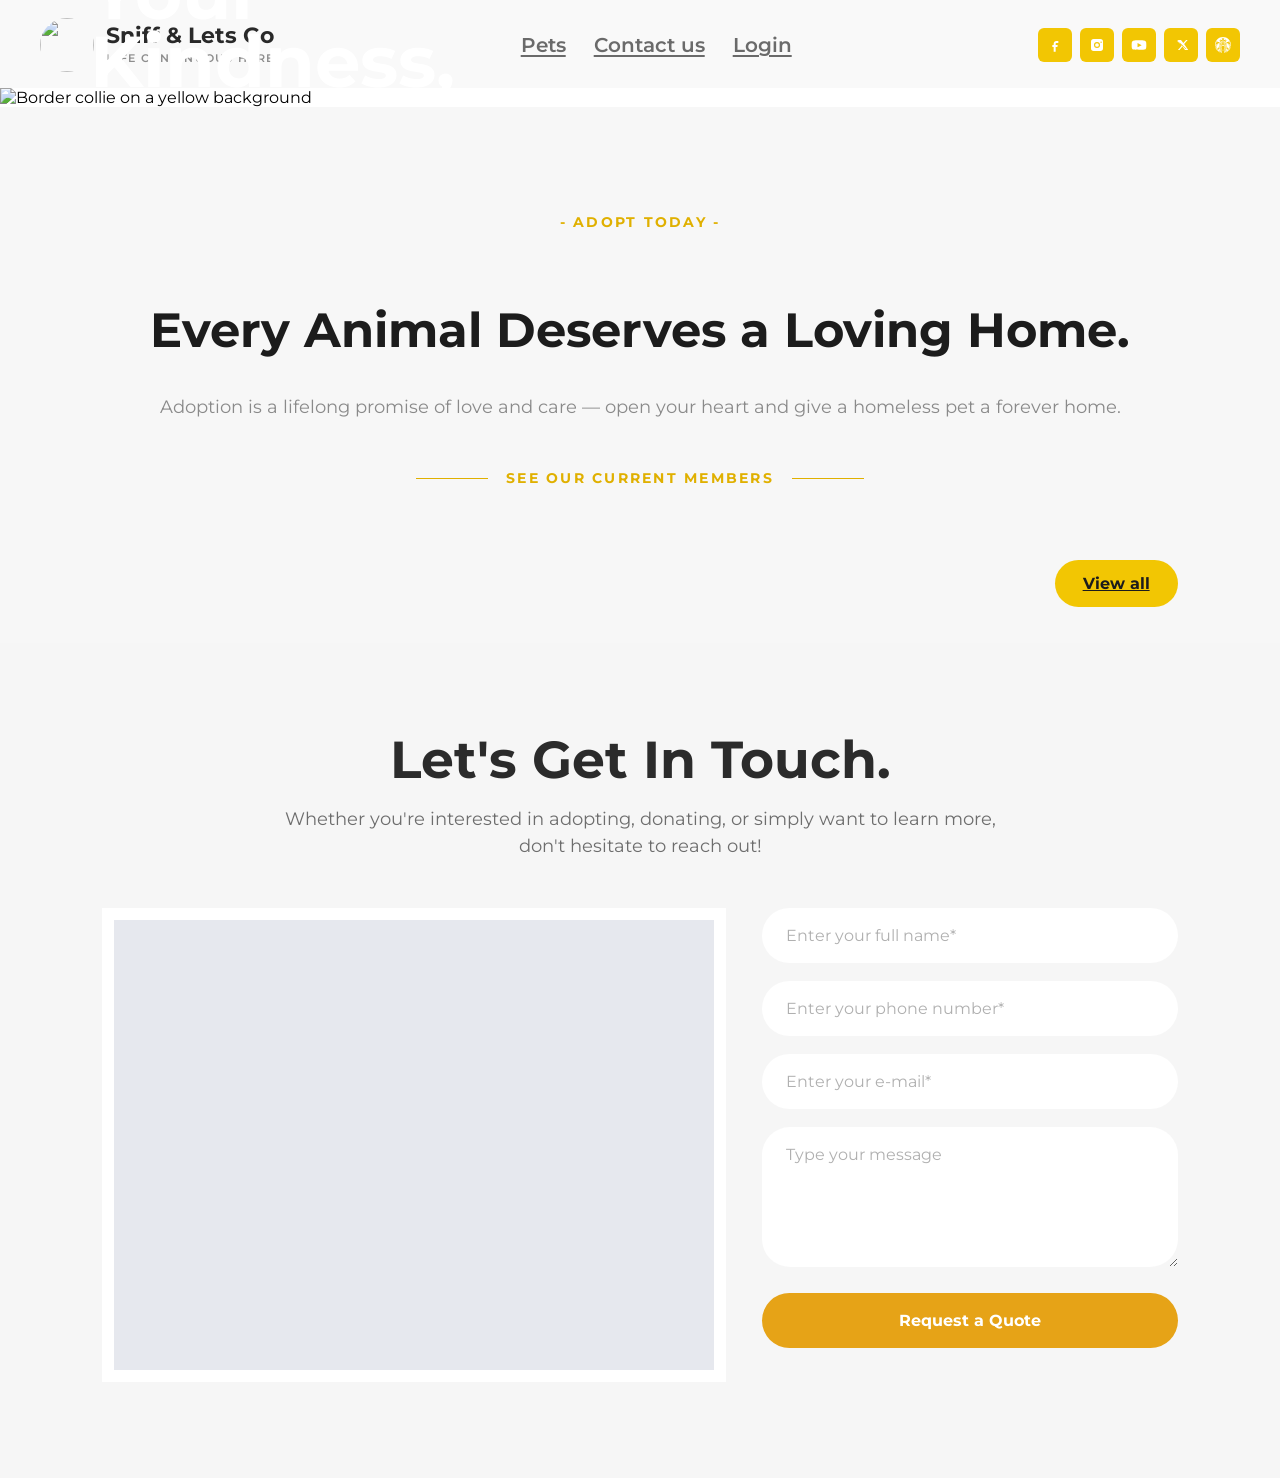
==== index.html @ e3ac234b "Allow the Live Server page to log in through the Python server." ====
<!DOCTYPE html>
<html lang="en">
<head>
  <meta charset="UTF-8">
  <meta name="viewport" content="width=device-width, initial-scale=1.0">
  <link rel="preconnect" href="https://fonts.googleapis.com">
  <link rel="preconnect" href="https://fonts.gstatic.com" crossorigin>
  <link href="https://fonts.googleapis.com/css2?family=Montserrat:wght@400;600;700&display=swap" rel="stylesheet">
  <link rel="stylesheet" href="styles.css">
  <title>Sniff & Lets Go</title>
</head>
<body>
  <header class="header">
    <a class="brand" href="#top" title="Open the home page">
      <span class="logo" aria-hidden="true">
        <img src="images/adopt.png" alt="">
      </span>
      <span class="brand-text">
        <span class="brand-name">Sniff & Lets Go</span>
        <span class="brand-tagline">Life continuous here</span>
      </span>
    </a>

    <nav class="nav" aria-label="Main">
      <ul>
        <li><a href="#pets">Pets</a></li>
        <!-- <li><a href="#about">About Us</a></li> -->
        <!-- <li><a href="#team">Team</a></li>
        <li><a href="#stories">Testimonials</a></li> -->
        <li><a href="#contact">Contact us</a></li>
        <li><a href="register.html">Login</a></li>
      </ul>
    </nav>

    <ul class="social">
      <li>
        <a href="https://facebook.com" aria-label="Facebook">
          <svg viewBox="0 0 24 24" aria-hidden="true"><path d="M14 9h3V6h-3c-2.2 0-4 1.8-4 4v2H8v3h2v7h3v-7h2.6l.4-3H13v-2c0-.6.4-1 1-1z"/></svg>
        </a>
      </li>
      <li>
        <a href="https://instagram.com" aria-label="Instagram">
          <svg viewBox="0 0 24 24" aria-hidden="true"><path d="M7 3h10a4 4 0 0 1 4 4v10a4 4 0 0 1-4 4H7a4 4 0 0 1-4-4V7a4 4 0 0 1 4-4zm5 4.5A4.5 4.5 0 1 0 16.5 12 4.5 4.5 0 0 0 12 7.5zm6.2-.9a1.1 1.1 0 1 0 1.1 1.1 1.1 1.1 0 0 0-1.1-1.1zM12 9.2A2.8 2.8 0 1 1 9.2 12 2.8 2.8 0 0 1 12 9.2z"/></svg>
        </a>
      </li>
      <li>
        <a href="https://youtube.com" aria-label="YouTube">
          <svg viewBox="0 0 24 24" aria-hidden="true"><path d="M23 12.2s0-3.2-.4-4.6a3 3 0 0 0-2.1-2.1C18.9 5 12 5 12 5s-6.9 0-8.5.5a3 3 0 0 0-2.1 2.1C1 9 1 12.2 1 12.2s0 3.2.4 4.6a3 3 0 0 0 2.1 2.1C5.1 19.4 12 19.4 12 19.4s6.9 0 8.5-.5a3 3 0 0 0 2.1-2.1c.4-1.4.4-4.6.4-4.6zM9.8 15.5v-6.6l6.2 3.3z"/></svg>
        </a>
      </li>
      <li>
        <a href="https://x.com" aria-label="X">
          <svg viewBox="0 0 24 24" aria-hidden="true"><path d="M19.6 4.5h2.4l-5.3 6 6.2 8.9h-4.9l-3.8-5-4.4 5H7.4l5.6-6.4L7 4.5h5l3.5 4.6zm-.8 13.4h1.3L7.3 5.8H5.9z"/></svg>
        </a>
      </li>
      <li>
        <a href="https://x.com" aria-label="X">
          <svg role="img" viewBox="0 0 24 24" xmlns="http://www.w3.org/2000/svg"><title>Starbucks</title><path d="M13.2072 5.2801c-.1052-.0188-.6126-.104-1.2072-.104s-1.102.0848-1.2072.104c-.0605.0108-.0837-.0484-.0377-.0828.0417-.0308 1.2445-.9463 1.2445-.9463l1.244.9463c.0469.0344.024.0936-.0364.0828zm-2.0783 5.9446s-.0636.0228-.0804.0788c.252.1937.4257.6343.9515.6343s.6995-.4406.9511-.6343c-.0164-.0564-.08-.0788-.08-.0788s-.3293.0776-.8711.0776c-.5418 0-.8711-.0776-.8711-.0776zM12 10.4832c-.146 0-.178-.0552-.2777-.0548-.0948.0004-.2789.076-.319.1453a.1542.1542 0 00.0413.0948c.2129.032.309.1505.5558.1505.2469 0 .3425-.1185.5558-.1505a.1579.1579 0 00.0412-.0948c-.0396-.0692-.224-.1445-.3193-.1453-.1-.0008-.1324.0548-.2781.0548zm11.9868 2.27a11.964 11.964 0 01-.076.8528c-1.359.2249-1.8447-.986-3.2368-.9252.0832.2954.1508.5963.2029.9036 1.148-.0008 1.6105 1.0724 2.8878.9143-.0672.3281-.148.6519-.2413.9708-1.01.0992-1.3657-.9044-2.5345-.8767.0096.1664.0148.3345.0148.5041l-.0048.2805 2.2696.866a12.04 12.04 0 01-.3965.9479c-.6823-.0376-.9175-.9127-1.9555-.8431a9.0882 9.0882 0 01-.118.665c.9015-.0632 1.0955.7667 1.7414.834a12.2317 12.2317 0 01-.5302.8767c-.3826-.205-.7143-.8231-1.4398-.8612a8.6035 8.6035 0 00.195-.6994c-.6435 0-1.3794-.2509-1.9964-.8127.2-1.1388-1.5674-2.2984-1.5674-3.1324 0-.9059.4582-1.4073.4582-2.6285 0-.9063-.4402-1.8895-1.104-2.5614a2.2175 2.2175 0 00-.4114-.3309c.6098.7547 1.078 1.6494 1.078 2.6858 0 1.15-.535 1.757-.535 2.8186 0 1.0612 1.5526 1.9796 1.5526 3.074 0 .4305-.1377.851-.5914 1.677.697.6962 1.605 1.076 2.1908 1.076.19 0 .292-.058.3601-.2073a9.0925 9.0925 0 00.1665-.391c.631.0245.9199.5979 1.2692.8268-.1916.2573-.393.5057-.6038.7462-.234-.2593-.5486-.6954-1.0092-.8167a9.2087 9.2087 0 01-.2613.473c.3966.108.6679.5082.878.7715a12.1305 12.1305 0 01-.7075.6754c-.1532-.2384-.3917-.541-.659-.7042a8.3639 8.3639 0 01-.3077.391c.2272.154.4277.4313.5586.6574-.2833.2272-.5763.443-.8796.6446-.1496-1.2192-1.8138-2.0548-1.3653-3.4693-.1472.2493-.3229.561-.3229.9364 0 1.024 1.0908 1.8366 1.1776 2.8542-.226.1353-.4573.2625-.693.383-.0392-1.1185-1.194-2.3425-1.194-3.2604 0-1.0248 1.342-2.054 1.342-3.2636 0-1.2105-1.5485-2.0484-1.5485-3.1112 0-1.062.6586-1.673.6586-3.0343 0-.9972-.4738-2.0063-1.2056-2.651-.1297-.1144-.2573-.2052-.4106-.2849.6903.828 1.0904 1.579 1.0904 2.7186 0 1.2801-.7546 1.9908-.7546 3.244 0 1.2537 1.5197 1.9507 1.5197 3.1192 0 1.1684-1.4145 2.1532-1.4145 3.3536 0 1.092 1.2468 2.182 1.2653 3.4777a11.7704 11.7704 0 01-.8327.3257c.1584-1.3089-1.245-2.659-1.245-3.727 0-1.1676 1.4674-2.1712 1.4674-3.43 0-1.2597-1.4917-1.8451-1.4917-3.138 0-1.292.9151-2.0075.9151-3.4352 0-1.1129-.5494-2.1136-1.352-2.7338l-.0509-.0385c-.0756-.056-.138.0116-.0844.078.5682.7095.8719 1.427.8719 2.4894 0 1.306-1.0512 2.3673-1.0512 3.6325 0 1.4934 1.4117 1.9203 1.4117 3.1456 0 1.2248-1.5137 2.2048-1.5137 3.5053 0 1.206 1.4325 2.5445 1.1868 3.9366a11.6645 11.6645 0 01-.8743.192c.2689-1.7334-1.1364-2.9782-1.1364-4.1122 0-1.2277 1.5677-2.322 1.5677-3.5217 0-1.1316-1.1252-1.5014-1.2732-2.659-.0204-.158-.1473-.2753-.3221-.2461-.2285.0416-.5214.192-.9816.192-.4602 0-.753-.1508-.982-.192-.1744-.0288-.3013.0884-.3217.246-.1476 1.1577-1.2736 1.527-1.2736 2.659 0 1.1997 1.5681 2.2937 1.5681 3.5218 0 1.134-1.4053 2.3788-1.1368 4.1123a12.1233 12.1233 0 01-.8743-.1921c-.2457-1.3921 1.1872-2.7306 1.1872-3.9366 0-1.3005-1.5141-2.2805-1.5141-3.5053 0-1.2253 1.412-1.6522 1.412-3.1456 0-1.2652-1.0515-2.326-1.0515-3.6325 0-1.062.3037-1.7795.8723-2.4893.0532-.0665-.0088-.134-.0848-.078l-.0504.0384c-.802.6186-1.351 1.6193-1.351 2.7322 0 1.4277.9152 2.1431.9152 3.4352 0 1.2925-1.4917 1.878-1.4917 3.138 0 1.2588 1.4673 2.2624 1.4673 3.43 0 1.0684-1.4033 2.4181-1.2445 3.727a11.8995 11.8995 0 01-.833-.3257c.0188-1.2957 1.2648-2.3861 1.2648-3.4777 0-1.2004-1.4137-2.1852-1.4137-3.3536 0-1.1685 1.519-1.8655 1.519-3.1192 0-1.2532-.7543-1.9639-.7543-3.244 0-1.1396.3997-1.8907 1.09-2.7186-.1537.0797-.281.1705-.4102.285-.7318.6446-1.2052 1.6537-1.2052 2.651 0 1.3612.6586 1.9722.6586 3.0342 0 1.0628-1.5485 1.9007-1.5485 3.1112 0 1.2096 1.342 2.2392 1.342 3.2636 0 .9183-1.1556 2.1423-1.1944 3.2604a11.8754 11.8754 0 01-.693-.383c.0872-1.0176 1.1776-1.8303 1.1776-2.8542 0-.3754-.1753-.687-.323-.9364.4486 1.4145-1.2156 2.25-1.3652 3.4693a12.1204 12.1204 0 01-.8796-.6446c.1305-.2257.331-.5034.5586-.6575a7.9134 7.9134 0 01-.3077-.391c-.2677.1633-.5066.4659-.6594.7043a12.2459 12.2459 0 01-.707-.6754c.21-.2633.4813-.6635.8779-.7715a9.0433 9.0433 0 01-.2613-.473c-.4606.1213-.7755.5574-1.0092.8167a12.141 12.141 0 01-.6038-.7462c.3493-.229.6382-.8027 1.2688-.8267.0529.1312.1085.2617.1669.3909.068.1493.1705.2073.3601.2073.5858 0 1.4934-.3798 2.1908-1.076-.4537-.826-.5914-1.2465-.5914-1.677 0-1.094 1.5526-2.0124 1.5526-3.074 0-1.0615-.535-1.6686-.535-2.8186 0-1.0364.4682-1.9311 1.078-2.6858a2.2175 2.2175 0 00-.4114.331c-.6638.6722-1.104 1.655-1.104 2.5613 0 1.2212.4586 1.7226.4586 2.6285 0 .834-1.7679 1.9936-1.5678 3.1324-.617.5618-1.3529.8127-1.9967.8127a9.305 9.305 0 00.1949.6994c-.7251.0385-1.0568.6567-1.4398.8612a12.0872 12.0872 0 01-.5302-.8768c.6455-.0672.84-.897 1.7419-.8339a9.1275 9.1275 0 01-.1185-.665c-1.038-.0696-1.2732.8059-1.9555.8431a12.04 12.04 0 01-.3965-.948l2.27-.8659-.0048-.2805c0-.1696.0052-.3377.0144-.5041-1.1688-.0273-1.5246.976-2.5345.8767a12.106 12.106 0 01-.241-.9708c1.2766.158 1.7395-.9151 2.888-.9143a8.7482 8.7482 0 01.2024-.9036c-1.392-.0604-1.8779 1.1505-3.2364.9252a11.7352 11.7352 0 01-.076-.8527c1.5794.1764 2.1716-1.122 3.6097-.9632a8.4303 8.4303 0 01.471-.9963c-1.803-.317-2.4153 1.1908-4.0935.9591C.1813 5.2805 5.4844.0898 12 .0898S23.8187 5.2805 24 11.753c-1.6786.2317-2.2908-1.2757-4.0935-.9591.1773.32.335.6526.471.9963 1.4373-.1592 2.0295 1.1396 3.6093.9632zm-17.147-5.035c-.884-.3613-1.954-.278-2.868.309-.1416-.8504-.603-1.6058-1.26-2.0616-.0908-.0628-.1853-.0032-.1769.102.1389 1.7967-.9115 3.3569-2.2032 4.7282 1.3313.4001 2.4645-1.3141 4.1912-.7159a9.0364 9.0364 0 012.3168-2.3617zM12 6.6314c-1.1144 0-2.048.6303-2.2924 1.4446-.0188.0624.0068.1028.0788.0704.2005-.09.4285-.1333.6762-.1333.4546 0 .8551.1669 1.092.4574.1049.3457.1137.8463-.0048 1.132-.1872-.042-.2545-.1868-.4373-.1868-.1829 0-.3245.1284-.6347.1284-.3097 0-.346-.1465-.5498-.1465-.2396 0-.2837.247-.2837.5254 0 1.2417 1.1413 2.9503 2.3553 2.9503 1.2136 0 2.3549-1.7086 2.3549-2.9503 0-.2785-.0573-.517-.3077-.5494-.1249.09-.2397.1705-.5254.1705-.3102 0-.3958-.1284-.5783-.1284-.2204 0-.1984.465-.4601.491-.1745-.4194-.1829-.9572-.038-1.4362.2373-.2905.6374-.4574 1.092-.4574.2477 0 .4773.0437.6758.1333.0724.0324.0976-.0084.0788-.0704-.244-.8143-1.1772-1.4446-2.2916-1.4446zm1.7743 1.7815c-.2673 0-.5807.082-.7775.3013-.0204.0596-.0204.1484.0084.2077.4845-.166.9119-.1725 1.1184.0584.11-.1.1452-.19.1452-.2945 0-.1613-.164-.273-.4945-.273zm-3.8979.5674c.2337-.234.7263-.224 1.238-.0352.0225-.2545-.4333-.5326-.8887-.5326-.3309 0-.4945.1116-.4945.2733 0 .1044.0352.1949.1452.2945zm7.6804-4.2031c-.8799.0628-1.6442.3649-2.2624.8683.2625-.7443.5958-1.3953 1.0184-2.0264-1.1204.1189-2.0572.5286-2.7406 1.2289l-.535-1.4025 1.1876-1.0488-1.5902-.1125L12 .8053l-.635 1.479-1.5902.1124 1.1876 1.0488-.5346 1.4025c-.6838-.7003-1.6206-1.11-2.7402-1.2289.4218.6315.7551 1.2825 1.0176 2.0264-.6178-.5038-1.3821-.806-2.262-.8683.5278.6786.9955 1.402 1.342 2.18.0393.0876.1233.1164.2141.0712 1.2053-.599 2.5634-.936 4.0003-.936 1.437 0 2.7946.3374 4.0007.936.0908.0452.1748.0164.2136-.0712.347-.778.8147-1.5014 1.343-2.18zm1.9211 5.3035c1.7259-.5982 2.8595 1.1156 4.1908.7159-1.2917-1.3713-2.3417-2.9315-2.2028-4.7282.0084-.1052-.0865-.1652-.1769-.102-.6574.4558-1.1188 1.2112-1.26 2.0615-.9144-.587-1.984-.6706-2.868-.3089a9.0431 9.0431 0 012.317 2.3617z"/></svg>        
        </a>
      </li>
    </ul>
  </header>

  <section class="intro">
    <img class="background-Image" src="images/border-collie-yellow.jpg" alt="Border collie on a yellow background">
    <div class="intro-text">
      <p class="intro-kicker">- LOVE AWAITS HERE -</p>
      <h1>Your Kindness,<br>Save Lifes!</h1>
      <p class="intro-note">Bring companionship into every home.</p>
      <a class="intro-button" href="#contact">Adopt Now</a>
    </div>
  </section>

  <section class="middle" id="pets">
    <div class="adopt-intro">
      <p class="adopt-kicker">- ADOPT TODAY -</p>
      <h2>Every Animal Deserves a Loving Home.</h2>
      <p class="adopt-lead">Adoption is a lifelong promise of love and care — open your heart and give a homeless pet a forever home.</p>
    </div>

    <p class="member-subtitle"> See our current members</p>

    <ul id="animal-preview"></ul>
    <a class="show-all" href="animals.html">View all</a>
  </section>

  <section class="contact" id="contact">
    <h2>Let's Get In Touch.</h2>
    <p class="contact-lead">Whether you're interested in adopting, donating, or simply want to learn more, don't hesitate to reach out!</p>
    <div class="contact-layout">
      <div class="contact-map">
        <iframe src="https://www.google.com/maps/embed?pb=!1m18!1m12!1m3!1d2718.024436705955!2d-113.55626662478288!3d37.103275272162215!2m3!1f0!2f0!3f0!3m2!1i1024!2i768!4f13.1!3m3!1m2!1s0x80ca5adf5aaf4c21%3A0xb233a96701fce8ac!2sTarget!5e1!3m2!1sen!2sus!4v1792730542117!5m2!1sen!2sus" width="600" height="450" style="border:0;" allowfullscreen="" loading="lazy" referrerpolicy="strict-origin-when-cross-origin"></iframe>
      </div>
      <form class="contact-form">
        <input type="text" name="name" placeholder="Enter your full name*" aria-label="Full name" required>
        <input type="tel" name="phone" placeholder="Enter your phone number*" aria-label="Phone number" required>
        <input type="email" name="email" placeholder="Enter your e-mail*" aria-label="Email" required>
        <textarea name="message" placeholder="Type your message" aria-label="Message"></textarea>
        <button type="submit">Request a Quote</button>
      </form>
    </div>
  </section>

  <main id="top"></main>
  <script src="scripts.js"></script>
</body>
</html>
---- styles.css ----
* {
  box-sizing: border-box;
}

html {
  scroll-behavior: smooth;
}

body {
  margin: 0;
  font-family: Montserrat, sans-serif;
  background: #ffffff;
}

.header {
  display: flex;
  align-items: center;
  justify-content: space-between;
  gap: 32px;
  padding: 18px 40px 16px;
  background: #f9f9f9;
}

.brand {
  display: flex;
  align-items: center;
  gap: 12px;
  color: #292929;
  text-decoration: none;
  flex-shrink: 0;
}

.logo {
  display: block;
  width: 54px;
  height: 54px;
  flex: 0 0 54px;
  border-radius: 50%;
  overflow: hidden;
}

.logo img {
  display: block;
  width: 100%;
  height: 100%;
  object-fit: cover;
  object-position: center;
}

.brand-text {
  display: flex;
  flex-direction: column;
  gap: 4px;
}

.brand-name {
  font-size: 22px;
  font-weight: 700;
  line-height: 1;
}

.brand-tagline {
  font-size: 11px;
  font-weight: 600;
  letter-spacing: 0.12em;
  text-transform: uppercase;
  color: #8d8d8d;
}

.nav ul,
.social {
  display: flex;
  align-items: center;
  margin: 0;
  padding: 0;
  list-style: none;
}

.nav ul {
  gap: 28px;
}

.nav a {
  color: #6a6a6a;
  font-size: 20px;
  font-weight: 600;
  text-decoration: underline;
  text-underline-offset: 3px;
}

.nav a:hover {
  color: #292929;
}

.social {
  gap: 8px;
  flex-shrink: 0;
}

.social a {
  display: grid;
  place-items: center;
  width: 34px;
  height: 34px;
  border-radius: 6px;
  background: rgb(242, 198, 3);
  color: #ffffff;
}

.social svg {
  width: 16px;
  height: 16px;
  fill: currentColor;
}

.social a:hover {
  background: rgb(242, 198, 3);
}

.intro {
  position: relative;
}

.background-Image {
  display: block;
  width: 100%;
  height: auto;
}

.intro-text {
  position: absolute;
  left: 7%;
  top: 50%;
  transform: translateY(-50%);
  max-width: 520px;
  color: white;
  /* color: #1c1c1c; */
}

.intro-kicker {
  margin: 0;
  font-size: 24px;
  font-weight: 600;
  letter-spacing: 0.16em;
}

.intro-text h1 {
  margin: 16px 0;
  font-size: 72px;
  line-height: 0.95;
}

.intro-note {
  margin: 0;
  font-size: 18px;
  font-weight: 600;
}

.intro-button {
  display: inline-block;
  margin-top: 28px;
  padding: 16px 32px;
  border-radius: 999px;
  background: #ffffff;
  color: #1c1c1c;
  font-weight: 700;
  text-decoration: none;
}

.middle {
  position: relative;
  padding: 88px 8% 108px;
  background: #f7f7f7;
}

.adopt-intro {
  margin: 0 auto 48px;
  text-align: center;
  color: #1c1c1c;
}

.adopt-kicker {
  margin: 18px 0 0;
  color: #e0b000;
  font-size: 14px;
  font-weight: 700;
  letter-spacing: 0.16em;
}

.adopt-intro h2 {
  margin: 72px 0 0;
  font-size: 48px;
  font-weight: 700;
  line-height: 1.15;
  white-space: nowrap;
}

.adopt-lead {
  /* max-width: 800px; */
  margin: 36px auto 0;
  color: #8a8a8a;
  font-size: 18px;
  font-weight: 400;
  line-height: 1.5;
}

.member-subtitle {
  display: flex;
  align-items: center;
  justify-content: center;
  gap: 18px;
  margin: 18px auto 48px;
  color: #e0b000;
  font-size: 14px;
  font-weight: 700;
  letter-spacing: 0.16em;
  text-transform: uppercase;
}

.member-subtitle::before,
.member-subtitle::after {
  content: "";
  width: 72px;
  height: 1px;
  background: currentColor;
}

#animal-preview {
  display: flex;
  gap: 24px;
  margin: 0;
  padding: 0;
  list-style: none;
}

#animal-preview li {
  flex: 1;
  min-width: 0;
}

.preview-card {
  padding: 22px 4px 0;
  text-align: left;
}

.preview-name {
  margin: 0;
  color: #2b2b2b;
  font-size: 32px;
  font-weight: 700;
  line-height: 1.1;
}

.preview-name::after {
  content: "";
  display: block;
  width: 56px;
  height: 4px;
  margin-top: 14px;
  border-radius: 999px;
  background: rgb(242, 198, 3);
}

.preview-meta {
  display: flex;
  flex-wrap: wrap;
  gap: 8px 22px;
  margin: 16px 0 0;
  color: #9a9a9a;
  font-size: 16px;
  font-weight: 600;
}

#animal-preview a {
  display: block;
  overflow: hidden;
  border-radius: 24px;
}

#animal-preview img {
  display: block;
  width: 100%;
  height: 420px;
  object-fit: cover;
  object-position: center;
  transition: transform 0.35s ease;
}

#animal-preview a:hover img {
  transform: scale(1.04);
}

.show-all {
  position: absolute;
  right: 8%;
  bottom: 36px;
  border: 0;
  border-radius: 999px;
  background: rgb(242, 198, 3);
  color: #1c1c1c;
  font: inherit;
  font-weight: 700;
  padding: 14px 28px;
  cursor: pointer;
}

.show-all:hover {
  background: #e6a317;
}

.contact {
  padding: 88px 8% 96px;
  background: #f6f6f6;
  color: #2b2b2b;
  text-align: center;
}

.contact h2 {
  margin: 0;
  font-size: 52px;
  line-height: 1.1;
}

.contact-lead {
  max-width: 720px;
  margin: 18px auto 48px;
  color: #6d6d6d;
  font-size: 18px;
  font-weight: 400;
  line-height: 1.5;
}

.contact-layout {
  display: grid;
  grid-template-columns: 1fr 1fr;
  gap: 36px;
  max-width: 1080px;
  margin: 0 auto;
  text-align: left;
}

.contact-map {
  display: grid;
  place-items: center;
  min-height: 460px;
  border: 12px solid #ffffff;
  background: #e6e8ee;
  color: #8a8a8a;
  font-weight: 600;
}

.contact-form {
  display: flex;
  flex-direction: column;
  gap: 18px;
}

.contact-form input,
.contact-form textarea {
  width: 100%;
  border: 0;
  border-radius: 999px;
  background: #ffffff;
  color: #2b2b2b;
  font: inherit;
  font-weight: 400;
  padding: 18px 24px;
}

.contact-form textarea {
  min-height: 140px;
  border-radius: 28px;
  resize: vertical;
}

.contact-form input::placeholder,
.contact-form textarea::placeholder {
  color: #b0b0b0;
}

.contact-form button {
  margin-top: 8px;
  border: 0;
  border-radius: 999px;
  background: #e6a317;
  color: #ffffff;
  font: inherit;
  font-weight: 700;
  padding: 18px 24px;
  cursor: pointer;
}

.contact-form button:hover {
  background: #d09412;
}

.animal-page {
  padding: 48px 8% 80px;
  background: #f7f7f7;
  color: #2b2b2b;
}

.back-home {
  display: inline-block;
  margin-bottom: 18px;
  color: #1c1c1c;
  font-weight: 700;
  text-decoration: none;
}

.animal-heading {
  display: flex;
  align-items: center;
  justify-content: space-between;
  gap: 16px;
  margin-bottom: 32px;
}

.animal-page h1 {
  margin: 0;
  font-size: 48px;
  line-height: 1.1;
}

.add-button {
  display: inline-block;
  padding: 12px 22px;
  border-radius: 999px;
  background: rgb(242, 198, 3);
  color: #1c1c1c;
  font-size: 14px;
  font-weight: 700;
  line-height: 1;
  text-decoration: none;
}

.add-button:hover {
  background: #e0b400;
}


#animal-list {
  display: grid;
  grid-template-columns: repeat(auto-fill, minmax(280px, 1fr));
  gap: 24px;
  margin: 0;
  padding: 0;
  list-style: none;
}

.animal-row {
  overflow: hidden;
  border-radius: 24px;
  background: #ffffff;
}

.animal-row img {
  display: block;
  width: 100%;
  height: 240px;
  object-fit: cover;
}

.animal-info {
  padding: 18px 20px 22px;
}

.animal-info h2 {
  margin: 0;
  font-size: 28px;
  line-height: 1.1;
}

.animal-info h2::after {
  content: "";
  display: block;
  width: 48px;
  height: 4px;
  margin-top: 12px;
  border-radius: 999px;
  background: rgb(242, 198, 3);
}

.animal-meta,
.animal-description {
  margin: 14px 0 0;
  color: #8a8a8a;
  font-size: 15px;
  font-weight: 600;
  line-height: 1.45;
}

.animal-status {
  display: inline-block;
  margin: 14px 0 0;
  padding: 6px 12px;
  border-radius: 999px;
  background: #ececec;
  color: #6a6a6a;
  font-size: 13px;
  font-weight: 700;
}

.animal-status.is-available {
  background: rgb(242, 198, 3);
  color: #1c1c1c;
}

.edit-button,
.delete-button {
  display: inline-block;
  margin: 16px 8px 0 0;
  padding: 10px 18px;
  border: 0;
  border-radius: 999px;
  font: inherit;
  font-size: 14px;
  font-weight: 700;
  line-height: 1;
  text-decoration: none;
  cursor: pointer;
}

.edit-button {
  background: #1c1c1c;
  color: #ffffff;
}

.edit-button:hover {
  background: #3a3a3a;
}

.delete-button {
  background: #ffffff;
  color: #9a3412;
  box-shadow: inset 0 0 0 2px #9a3412;
}

.delete-button:hover {
  background: #9a3412;
  color: #ffffff;
}

#animal-form {
  display: grid;
  grid-template-columns: 1fr 1fr;
  gap: 14px 16px;
  margin: 120px 0 0;
  padding: 24px;
  border-radius: 24px;
  background: #ffffff;
}

#animal-form input {
  width: 100%;
  border: 0;
  border-radius: 999px;
  background: #f3f3f3;
  color: #2b2b2b;
  font: inherit;
  font-weight: 600;
  padding: 16px 20px;
}

#animal-form input[name="description"],
#animal-form input[name="image"] {
  grid-column: 1 / -1;
}

#animal-form input::placeholder {
  color: #b0b0b0;
  font-weight: 600;
}

#animal-form button {
  justify-self: end;
  grid-column: 1 / -1;
  border: 0;
  border-radius: 999px;
  background: rgb(242, 198, 3);
  color: #1c1c1c;
  font: inherit;
  font-size: 14px;
  font-weight: 700;
  padding: 14px 28px;
  cursor: pointer;
}

#animal-form button:hover {
  background: #e0b400;
}

#animal-form .addNewData {
  grid-column: 1 / -1;
  margin-top: 0;
  padding: 0 0 8px;
  background: transparent;
}

.addNewData {
  margin-top: 120px;
  padding: 28px;
  border-radius: 24px;
  background: #ffffff;
}

.addNewData .header {
  display: flex;
  align-items: center;
  justify-content: space-between;
  gap: 16px;
  margin: 0 0 18px;
  padding: 0;
  background: transparent;
}

.addNewData h2,
.addNewData h3 {
  margin: 0;
  color: #1c1c1c;
  line-height: 1.1;
}

.addNewData h2 {
  font-size: 28px;
}

.addNewData h2::after {
  content: "";
  display: block;
  width: 48px;
  height: 4px;
  margin-top: 12px;
  border-radius: 999px;
  background: rgb(242, 198, 3);
}

.addNewData h3 {
  font-size: 18px;
}

.input-div {
  position: relative;
  display: grid;
  place-items: center;
  min-height: 180px;
  border: 2px dashed #d0d0d0;
  border-radius: 24px;
  background: #f7f7f7;
  color: #8a8a8a;
  font-weight: 600;
  text-align: center;
}

.input-div p {
  margin: 0;
  pointer-events: none;
}

.browse {
  color: #1c1c1c;
  font-weight: 700;
  text-decoration: underline;
}

.input-div .file {
  position: absolute;
  inset: 0;
  width: 100%;
  height: 100%;
  opacity: 0;
  cursor: pointer;
}

#queued-form {
  margin-top: 22px;
  padding-top: 8px;
}

.queued-form {
  display: flex;
  flex-wrap: wrap;
  gap: 12px;
  min-height: 72px;
  margin-top: 8px;
  padding: 12px;
  border-radius: 18px;
  background: #f7f7f7;
}

.queued-form .image {
  position: relative;
  width: 96px;
  height: 96px;
}

.queued-form .image img {
  display: block;
  width: 100%;
  height: 100%;
  object-fit: cover;
  border-radius: 12px;
}

.queued-form .image span {
  position: absolute;
  top: 4px;
  right: 8px;
  color: #ffffff;
  font-size: 20px;
  font-weight: 700;
  cursor: pointer;
}

@media (max-width: 800px) {
  .adopt-intro h2 {
    margin: 72px;
    font-size: 34px;
    white-space: normal;
  }

  #animal-preview {
    flex-direction: column;
  }

  #animal-preview img {
    height: 280px;
  }

  .contact h2,
  .animal-page h1 {
    font-size: 36px;
  }

  .contact-layout,
  #animal-form {
    grid-template-columns: 1fr;
  }

  .contact-map {
    min-height: 240px;
  }
}

/* ---------------------------- Register ------------------------------------------------------------ */

.register-page {
  display: flex;
  align-items: center;
  justify-content: center;
  min-height: 100vh;
  padding: 32px;
  background: #f4f4f4;
}

.register-panel {
  display: grid;
  grid-template-columns: 1fr 1fr;
  width: min(100%, 1100px);
  min-height: 640px;
  overflow: hidden;
  border-radius: 24px;
  background: #ffffff;
  box-shadow: 0 16px 40px rgba(28, 28, 28, 0.12);
}

.register-card {
  padding: 48px 56px;
}

.register-art {
  display: flex;
  align-items: flex-end;
  justify-content: center;
  min-height: 100%;
  padding: 20px;
  background-color: #ffffff;
  background-image: url("images/3782999.jpg");
  background-position: center;
  background-size: contain;
  background-repeat: no-repeat;
}

.image-credit {
  color: #1c1c1c;
  background: #ffffff;
  border-radius: 8px;
  padding: 8px 12px;
  font-size: 14px;
  font-weight: 600;
  text-decoration: underline;
}

.register-card h1 {
  margin: 16px 0 0;
  color: #1c1c1c;
  font-size: 36px;
}

.register-note {
  margin: 8px 0 24px;
  color: #8d8d8d;
  font-size: 16px;
}

#register-form,
#login-form {
  display: flex;
  flex-direction: column;
  gap: 16px;
}

#login-form,
.register-card.show-login #register-form {
  display: none;
}

.register-card.show-login #login-form {
  display: flex;
}

#register-form label,
#login-form label {
  display: flex;
  flex-direction: column;
  gap: 6px;
  color: #2b2b2b;
  font-size: 13px;
  font-weight: 600;
}

#register-form input,
#login-form input {
  border: 1px solid #e4e4e4;
  border-radius: 8px;
  padding: 14px 16px;
  color: #1c1c1c;
  font: inherit;
  font-weight: 400;
}

#register-form button,
#login-form button {
  margin-top: 4px;
  border: 0;
  border-radius: 8px;
  background: rgb(242, 198, 3);
  color: #1c1c1c;
  font: inherit;
  font-weight: 700;
  padding: 14px 16px;
  cursor: pointer;
}

#register-message {
  min-height: 24px;
  margin: 16px 0 0;
  color: #2b2b2b;
  font-weight: 600;
}

@media (max-width: 800px) {
  .register-panel {
    grid-template-columns: 1fr;
  }

  .register-art {
    min-height: 280px;
  }
}

.auth-switch {
  position: relative;
  display: grid;
  grid-template-columns: 1fr 1fr;
  height: 48px;
  margin: 28px 0 8px;
  border-radius: 999px;
  background: #f4f4f4;
}

.auth-slider {
  position: absolute;
  left: 4px;
  top: 4px;
  width: calc(50% - 4px);
  height: calc(100% - 8px);
  border-radius: 999px;
  background: rgb(242, 198, 3);
  transition: transform 0.25s ease;
}
.auth-switch.show-login .auth-slider {
  transform: translateX(100%);
}

.auth-switch button {
  position: relative;
  border: 0;
  background: transparent;
  padding: 12px;
  font: inherit;
  font-weight: 700;
  cursor: pointer;
}
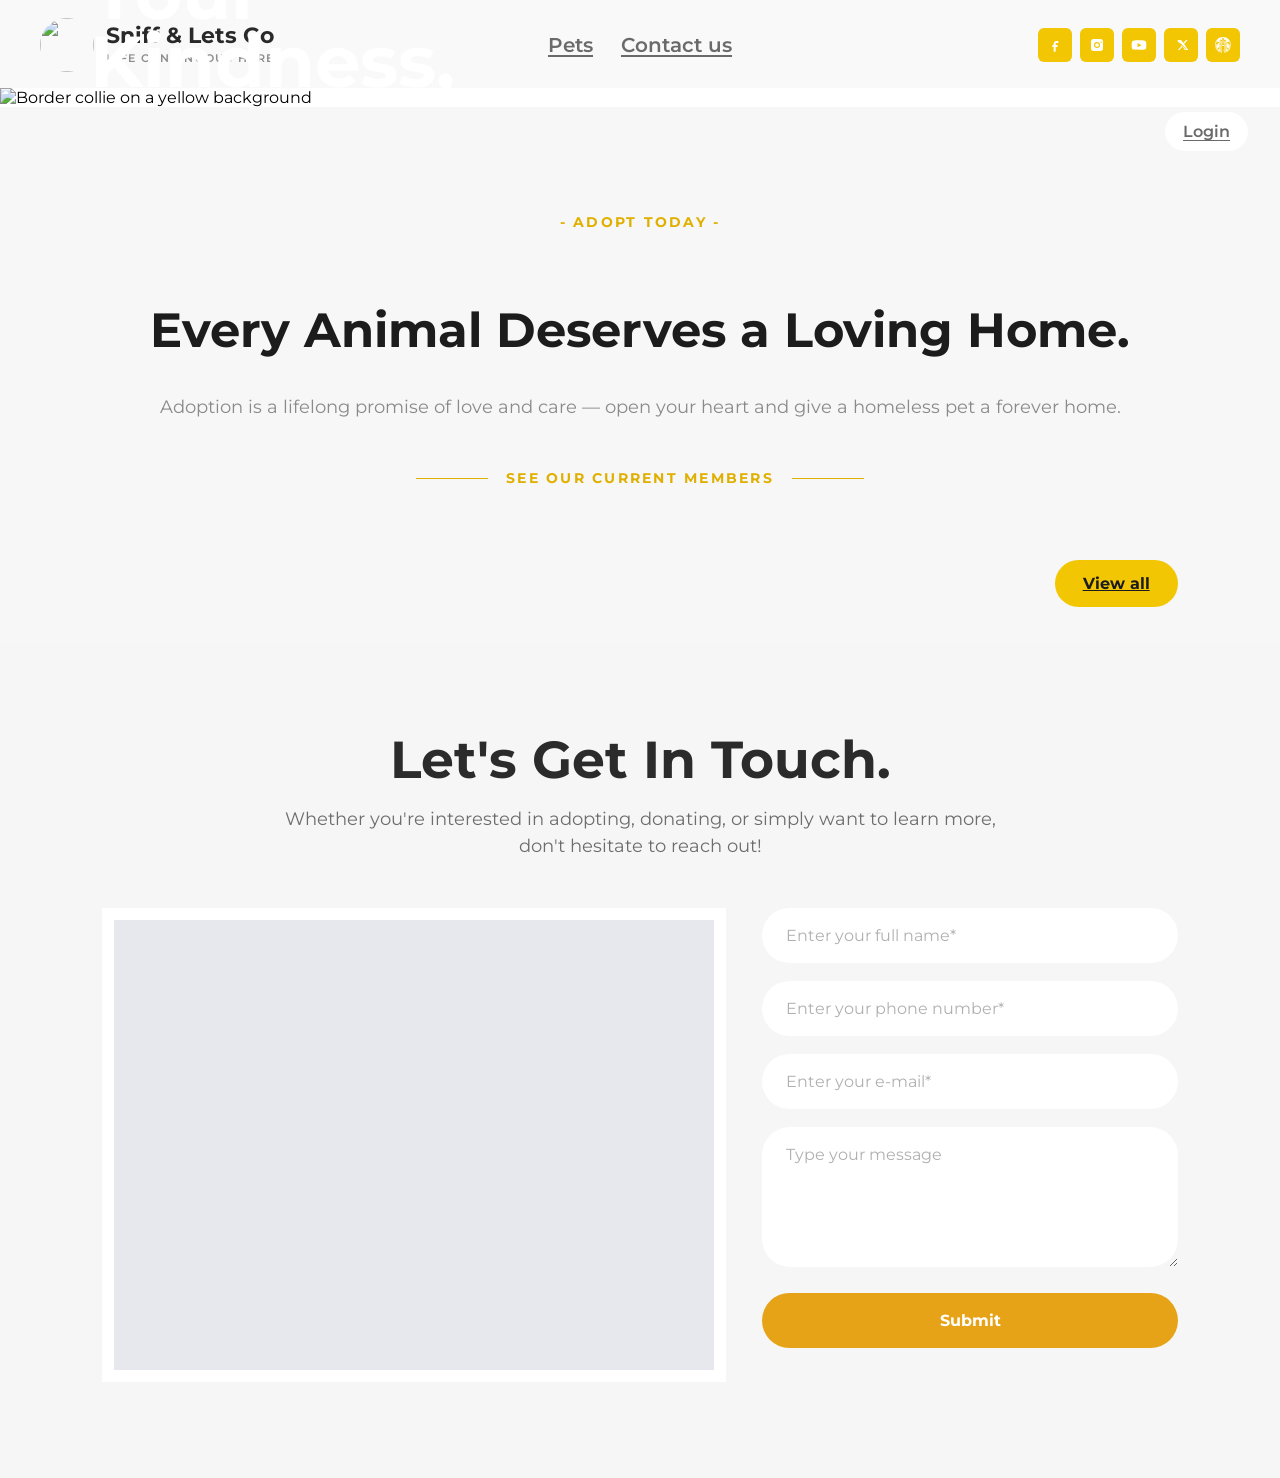
==== commit 9cd611c8: "add adoption application class in adoption.db" ====
--- a/index.html
+++ b/index.html
@@ -28,10 +28,10 @@
         <!-- <li><a href="#team">Team</a></li>
         <li><a href="#stories">Testimonials</a></li> -->
         <li><a href="#contact">Contact us</a></li>
-        <li><a href="register.html">Login</a></li>
       </ul>
     </nav>
 
+    <div class="header-tools">
     <ul class="social">
       <li>
         <a href="https://facebook.com" aria-label="Facebook">
@@ -59,10 +59,12 @@
         </a>
       </li>
     </ul>
+    </div>
   </header>
 
   <section class="intro">
     <img class="background-Image" src="images/border-collie-yellow.jpg" alt="Border collie on a yellow background">
+    <div id="login-status"><a href="register.html">Login</a></div>
     <div class="intro-text">
       <p class="intro-kicker">- LOVE AWAITS HERE -</p>
       <h1>Your Kindness,<br>Save Lifes!</h1>
@@ -81,7 +83,7 @@
     <p class="member-subtitle"> See our current members</p>
 
     <ul id="animal-preview"></ul>
-    <a class="show-all" href="animals.html">View all</a>
+    <a class="show-all" id="view-all-restriction" href="animals.html">View all</a>
   </section>
 
   <section class="contact" id="contact">
@@ -96,7 +98,7 @@
         <input type="tel" name="phone" placeholder="Enter your phone number*" aria-label="Phone number" required>
         <input type="email" name="email" placeholder="Enter your e-mail*" aria-label="Email" required>
         <textarea name="message" placeholder="Type your message" aria-label="Message"></textarea>
-        <button type="submit">Request a Quote</button>
+        <button type="submit">Submit</button>
       </form>
     </div>
   </section>
--- a/styles.css
+++ b/styles.css
@@ -13,10 +13,10 @@
 }
 
 .header {
-  display: flex;
+  display: grid;
+  grid-template-columns: 1fr auto 1fr;
   align-items: center;
-  justify-content: space-between;
-  gap: 32px;
+  gap: 16px;
   padding: 18px 40px 16px;
   background: #f9f9f9;
 }
@@ -76,6 +76,10 @@
   list-style: none;
 }
 
+.nav {
+  justify-self: center;
+}
+
 .nav ul {
   gap: 28px;
 }
@@ -86,9 +90,67 @@
   font-weight: 600;
   text-decoration: underline;
   text-underline-offset: 3px;
+  white-space: nowrap;
 }
 
 .nav a:hover {
+  color: #292929;
+}
+
+.header-tools {
+  display: flex;
+  align-items: center;
+  justify-self: end;
+  gap: 20px;
+  flex-shrink: 0;
+}
+
+#login-status {
+  position: absolute;
+  top: 24px;
+  right: 32px;
+  z-index: 1;
+  display: flex;
+  align-items: center;
+  gap: 14px;
+  padding: 10px 18px;
+  border-radius: 999px;
+  background: #ffffff;
+  white-space: nowrap;
+}
+
+#login-status a {
+  color: #6a6a6a;
+  font-size: 16px;
+  font-weight: 600;
+  text-decoration: underline;
+  text-underline-offset: 3px;
+}
+
+#login-status a:hover {
+  color: #292929;
+}
+
+#login-status span {
+  color: #292929;
+  font-size: 16px;
+  font-weight: 600;
+}
+
+#login-status button {
+  border: 0;
+  padding: 0;
+  background: transparent;
+  color: #6a6a6a;
+  font: inherit;
+  font-size: 16px;
+  font-weight: 600;
+  text-decoration: underline;
+  text-underline-offset: 3px;
+  cursor: pointer;
+}
+
+#login-status button:hover {
   color: #292929;
 }
 
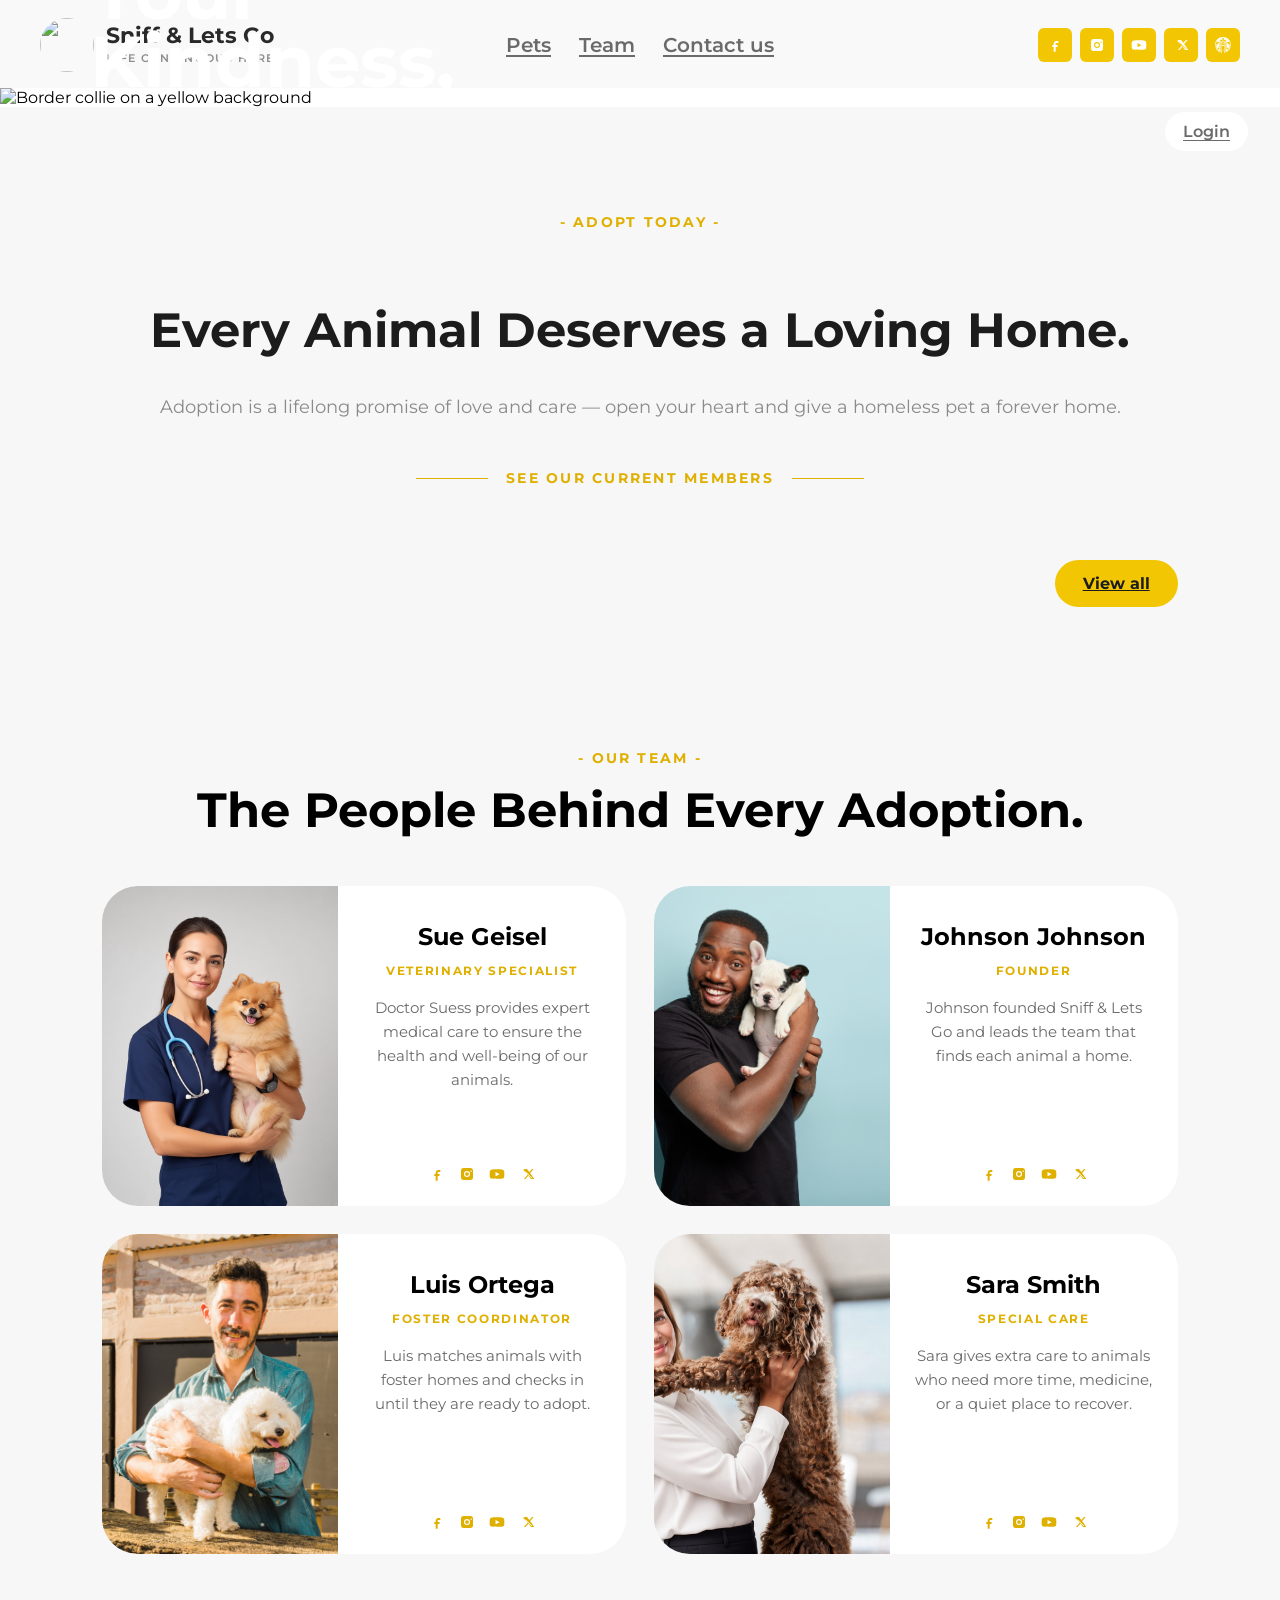
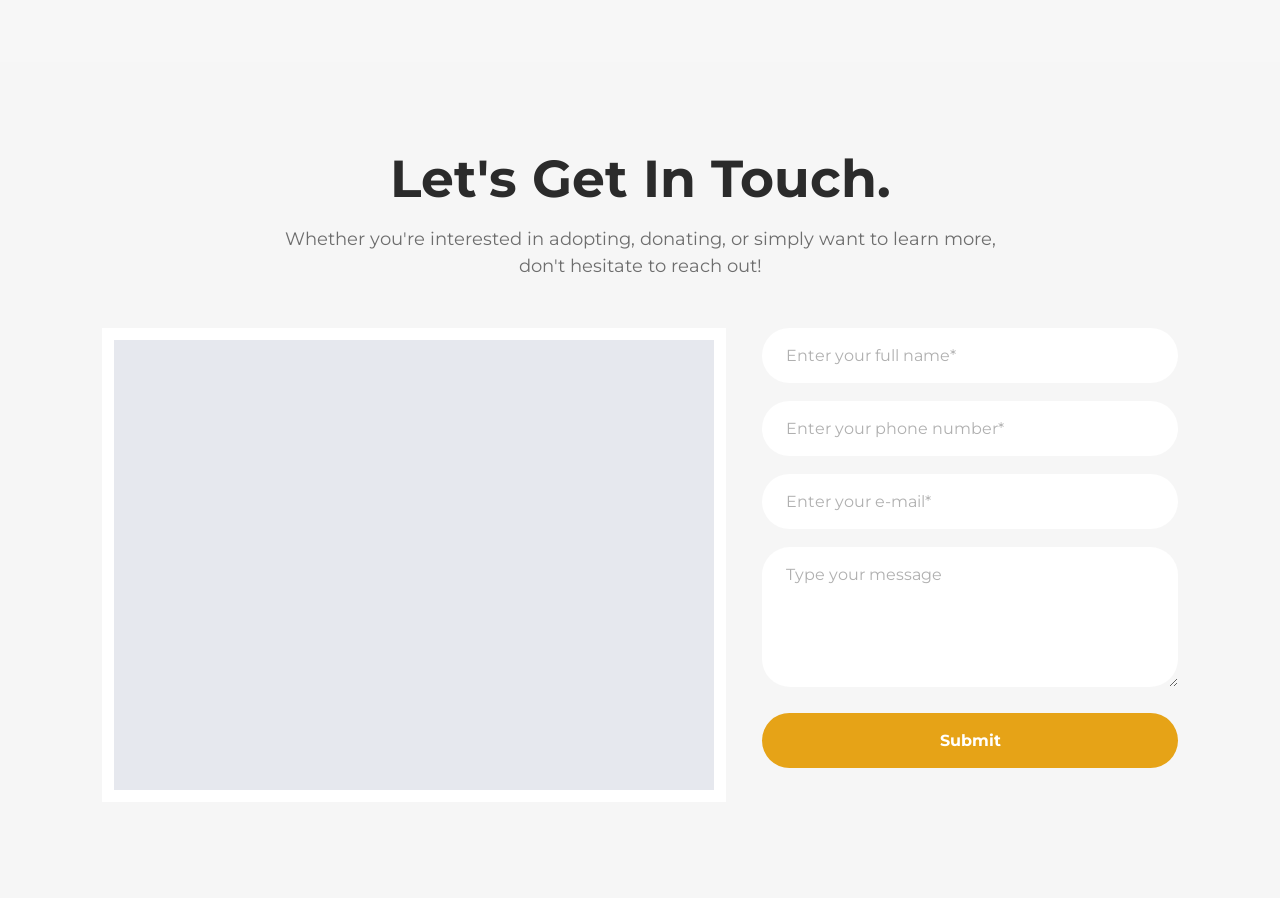
==== commit 27264e5b: "some minor changes" ====
--- a/index.html
+++ b/index.html
@@ -25,8 +25,9 @@
       <ul>
         <li><a href="#pets">Pets</a></li>
         <!-- <li><a href="#about">About Us</a></li> -->
-        <!-- <li><a href="#team">Team</a></li>
+        <!-- 
         <li><a href="#stories">Testimonials</a></li> -->
+        <li><a href="#team">Team</a></li>
         <li><a href="#contact">Contact us</a></li>
       </ul>
     </nav>
@@ -83,8 +84,81 @@
     <p class="member-subtitle"> See our current members</p>
 
     <ul id="animal-preview"></ul>
-    <a class="show-all" id="view-all-restriction" href="animals.html">View all</a>
+    <a class="show-all" href="animals.html">View all</a>
   </section>
+
+
+  <section class="middle" id="team">
+    <div class="team-intro">
+      <p class="adopt-kicker">- OUR TEAM -</p>
+      <h2>The People Behind Every Adoption.</h2>
+    </div>
+
+    <ul class="team-list">
+      <li class="team-card">
+        <img src="images/team-4.png" alt="Doctor Sue holding a dog">
+        <div class="team-info">
+          <h3>Sue Geisel</h3>
+          <p class="team-role">Veterinary Specialist</p>
+          <p class="team-bio">Doctor Suess provides expert medical care to ensure the health and well-being of our animals.</p>
+          <ul class="team-social">
+            <li><a href="https://facebook.com" aria-label="Facebook"><svg viewBox="0 0 24 24"><path d="M14 9h3V6h-3c-2.2 0-4 1.8-4 4v2H8v3h2v7h3v-7h2.6l.4-3H13v-2c0-.6.4-1 1-1z"/></svg></a></li>
+            <li><a href="https://instagram.com" aria-label="Instagram"><svg viewBox="0 0 24 24"><path d="M7 3h10a4 4 0 0 1 4 4v10a4 4 0 0 1-4 4H7a4 4 0 0 1-4-4V7a4 4 0 0 1 4-4zm5 4.5A4.5 4.5 0 1 0 16.5 12 4.5 4.5 0 0 0 12 7.5zm6.2-.9a1.1 1.1 0 1 0 1.1 1.1 1.1 1.1 0 0 0-1.1-1.1zM12 9.2A2.8 2.8 0 1 1 9.2 12 2.8 2.8 0 0 1 12 9.2z"/></svg></a></li>
+            <li><a href="https://youtube.com" aria-label="YouTube"><svg viewBox="0 0 24 24"><path d="M23 12.2s0-3.2-.4-4.6a3 3 0 0 0-2.1-2.1C18.9 5 12 5 12 5s-6.9 0-8.5.5a3 3 0 0 0-2.1 2.1C1 9 1 12.2 1 12.2s0 3.2.4 4.6a3 3 0 0 0 2.1 2.1C5.1 19.4 12 19.4 12 19.4s6.9 0 8.5-.5a3 3 0 0 0 2.1-2.1c.4-1.4.4-4.6.4-4.6zM9.8 15.5v-6.6l6.2 3.3z"/></svg></a></li>
+            <li><a href="https://x.com" aria-label="X"><svg viewBox="0 0 24 24"><path d="M19.6 4.5h2.4l-5.3 6 6.2 8.9h-4.9l-3.8-5-4.4 5H7.4l5.6-6.4L7 4.5h5l3.5 4.6zm-.8 13.4h1.3L7.3 5.8H5.9z"/></svg></a></li>
+          </ul>
+        </div>
+      </li>
+
+      <li class="team-card">
+        <img src="images/team-1.jpg" alt="Johnson Johnson holding a dog">
+        <div class="team-info">
+          <h3>Johnson Johnson</h3>
+          <p class="team-role">Founder</p>
+          <p class="team-bio">Johnson founded Sniff &amp; Lets Go and leads the team that finds each animal a home.</p>
+          <ul class="team-social">
+            <li><a href="https://facebook.com" aria-label="Facebook"><svg viewBox="0 0 24 24"><path d="M14 9h3V6h-3c-2.2 0-4 1.8-4 4v2H8v3h2v7h3v-7h2.6l.4-3H13v-2c0-.6.4-1 1-1z"/></svg></a></li>
+            <li><a href="https://instagram.com" aria-label="Instagram"><svg viewBox="0 0 24 24"><path d="M7 3h10a4 4 0 0 1 4 4v10a4 4 0 0 1-4 4H7a4 4 0 0 1-4-4V7a4 4 0 0 1 4-4zm5 4.5A4.5 4.5 0 1 0 16.5 12 4.5 4.5 0 0 0 12 7.5zm6.2-.9a1.1 1.1 0 1 0 1.1 1.1 1.1 1.1 0 0 0-1.1-1.1zM12 9.2A2.8 2.8 0 1 1 9.2 12 2.8 2.8 0 0 1 12 9.2z"/></svg></a></li>
+            <li><a href="https://youtube.com" aria-label="YouTube"><svg viewBox="0 0 24 24"><path d="M23 12.2s0-3.2-.4-4.6a3 3 0 0 0-2.1-2.1C18.9 5 12 5 12 5s-6.9 0-8.5.5a3 3 0 0 0-2.1 2.1C1 9 1 12.2 1 12.2s0 3.2.4 4.6a3 3 0 0 0 2.1 2.1C5.1 19.4 12 19.4 12 19.4s6.9 0 8.5-.5a3 3 0 0 0 2.1-2.1c.4-1.4.4-4.6.4-4.6zM9.8 15.5v-6.6l6.2 3.3z"/></svg></a></li>
+            <li><a href="https://x.com" aria-label="X"><svg viewBox="0 0 24 24"><path d="M19.6 4.5h2.4l-5.3 6 6.2 8.9h-4.9l-3.8-5-4.4 5H7.4l5.6-6.4L7 4.5h5l3.5 4.6zm-.8 13.4h1.3L7.3 5.8H5.9z"/></svg></a></li>
+          </ul>
+        </div>
+      </li>
+
+      <li class="team-card">
+        <img src="images/team-2.jpg" alt="Luis Ortega holding a white dog">
+        <div class="team-info">
+          <h3>Luis Ortega</h3>
+          <p class="team-role">Foster Coordinator</p>
+          <p class="team-bio">Luis matches animals with foster homes and checks in until they are ready to adopt.</p>
+          <ul class="team-social">
+            <li><a href="https://facebook.com" aria-label="Facebook"><svg viewBox="0 0 24 24"><path d="M14 9h3V6h-3c-2.2 0-4 1.8-4 4v2H8v3h2v7h3v-7h2.6l.4-3H13v-2c0-.6.4-1 1-1z"/></svg></a></li>
+            <li><a href="https://instagram.com" aria-label="Instagram"><svg viewBox="0 0 24 24"><path d="M7 3h10a4 4 0 0 1 4 4v10a4 4 0 0 1-4 4H7a4 4 0 0 1-4-4V7a4 4 0 0 1 4-4zm5 4.5A4.5 4.5 0 1 0 16.5 12 4.5 4.5 0 0 0 12 7.5zm6.2-.9a1.1 1.1 0 1 0 1.1 1.1 1.1 1.1 0 0 0-1.1-1.1zM12 9.2A2.8 2.8 0 1 1 9.2 12 2.8 2.8 0 0 1 12 9.2z"/></svg></a></li>
+            <li><a href="https://youtube.com" aria-label="YouTube"><svg viewBox="0 0 24 24"><path d="M23 12.2s0-3.2-.4-4.6a3 3 0 0 0-2.1-2.1C18.9 5 12 5 12 5s-6.9 0-8.5.5a3 3 0 0 0-2.1 2.1C1 9 1 12.2 1 12.2s0 3.2.4 4.6a3 3 0 0 0 2.1 2.1C5.1 19.4 12 19.4 12 19.4s6.9 0 8.5-.5a3 3 0 0 0 2.1-2.1c.4-1.4.4-4.6.4-4.6zM9.8 15.5v-6.6l6.2 3.3z"/></svg></a></li>
+            <li><a href="https://x.com" aria-label="X"><svg viewBox="0 0 24 24"><path d="M19.6 4.5h2.4l-5.3 6 6.2 8.9h-4.9l-3.8-5-4.4 5H7.4l5.6-6.4L7 4.5h5l3.5 4.6zm-.8 13.4h1.3L7.3 5.8H5.9z"/></svg></a></li>
+          </ul>
+        </div>
+      </li>
+
+      <li class="team-card">
+        <img src="images/team-3.png" alt="Sara Smith holding a dog">
+        <div class="team-info">
+          <h3>Sara Smith</h3>
+          <p class="team-role">Special Care</p>
+          <p class="team-bio">Sara gives extra care to animals who need more time, medicine, or a quiet place to recover.</p>
+          <ul class="team-social">
+            <li><a href="https://facebook.com" aria-label="Facebook"><svg viewBox="0 0 24 24"><path d="M14 9h3V6h-3c-2.2 0-4 1.8-4 4v2H8v3h2v7h3v-7h2.6l.4-3H13v-2c0-.6.4-1 1-1z"/></svg></a></li>
+            <li><a href="https://instagram.com" aria-label="Instagram"><svg viewBox="0 0 24 24"><path d="M7 3h10a4 4 0 0 1 4 4v10a4 4 0 0 1-4 4H7a4 4 0 0 1-4-4V7a4 4 0 0 1 4-4zm5 4.5A4.5 4.5 0 1 0 16.5 12 4.5 4.5 0 0 0 12 7.5zm6.2-.9a1.1 1.1 0 1 0 1.1 1.1 1.1 1.1 0 0 0-1.1-1.1zM12 9.2A2.8 2.8 0 1 1 9.2 12 2.8 2.8 0 0 1 12 9.2z"/></svg></a></li>
+            <li><a href="https://youtube.com" aria-label="YouTube"><svg viewBox="0 0 24 24"><path d="M23 12.2s0-3.2-.4-4.6a3 3 0 0 0-2.1-2.1C18.9 5 12 5 12 5s-6.9 0-8.5.5a3 3 0 0 0-2.1 2.1C1 9 1 12.2 1 12.2s0 3.2.4 4.6a3 3 0 0 0 2.1 2.1C5.1 19.4 12 19.4 12 19.4s6.9 0 8.5-.5a3 3 0 0 0 2.1-2.1c.4-1.4.4-4.6.4-4.6zM9.8 15.5v-6.6l6.2 3.3z"/></svg></a></li>
+            <li><a href="https://x.com" aria-label="X"><svg viewBox="0 0 24 24"><path d="M19.6 4.5h2.4l-5.3 6 6.2 8.9h-4.9l-3.8-5-4.4 5H7.4l5.6-6.4L7 4.5h5l3.5 4.6zm-.8 13.4h1.3L7.3 5.8H5.9z"/></svg></a></li>
+          </ul>
+        </div>
+      </li>
+
+
+    </ul>
+  </section>
+
 
   <section class="contact" id="contact">
     <h2>Let's Get In Touch.</h2>
--- a/styles.css
+++ b/styles.css
@@ -370,6 +370,98 @@
   background: #e6a317;
 }
 
+.team-intro {
+  margin: 0 auto 48px;
+  text-align: center;
+}
+.team-intro h2 {
+  margin: 16px 0 0;
+  font-size: 48px;
+  line-height: 1.15;
+}
+.team-list {
+  display: grid;
+  grid-template-columns: 1fr 1fr;
+  gap: 28px;
+  margin: 0;
+  padding: 0;
+  list-style: none;
+}
+.team-card {
+  display: grid;
+  grid-template-columns: 0.9fr 1.1fr;
+  align-items: stretch;
+  min-height: 320px;
+  background: #ffffff;
+  border-radius: 36px;
+  overflow: hidden;
+}
+.team-card img {
+  width: 100%;
+  height: 320px;
+  object-fit: cover;
+}
+.team-info {
+  display: flex;
+  flex-direction: column;
+  align-items: center;
+  padding: 36px 24px 24px;
+  text-align: center;
+}
+.team-info h3 {
+  margin: 0;
+  font-size: 24px;
+}
+.team-role {
+  margin: 12px 0 0;
+  color: #e0b000;
+  font-size: 12px;
+  font-weight: 700;
+  letter-spacing: 0.14em;
+  text-transform: uppercase;
+}
+.team-bio {
+  margin: 18px 0 0;
+  color: #6a6a6a;
+  font-size: 15px;
+  line-height: 1.6;
+}
+.team-social {
+  display: flex;
+  gap: 14px;
+  margin: auto 0 0;
+  padding: 22px 0 0;
+  list-style: none;
+}
+.team-social a {
+  display: block;
+  width: 16px;
+  height: 16px;
+  color: #e0b000;
+}
+.team-social svg {
+  width: 16px;
+  height: 16px;
+  fill: currentColor;
+}
+@media (max-width: 800px) {
+  .team-intro h2 {
+    font-size: 34px;
+  }
+  .team-list,
+  .team-card {
+    grid-template-columns: 1fr;
+  }
+  .team-card img {
+    height: 280px;
+  }
+}
+
+
+
+
+
+
 .contact {
   padding: 88px 8% 96px;
   background: #f6f6f6;
@@ -552,20 +644,40 @@
   line-height: 1.45;
 }
 
+.animal-status-row {
+  display: flex;
+  align-items: center;
+  justify-content: space-between;
+  gap: 12px;
+  margin-top: 14px;
+}
+
 .animal-status {
+  margin: 0;
+  color: #6a6a6a;
+  font-size: 15px;
+  font-weight: 600;
+}
+
+.animal-status.is-available {
+  color: #1c1c1c;
+}
+
+.adopt-button {
   display: inline-block;
-  margin: 14px 0 0;
-  padding: 6px 12px;
-  border-radius: 999px;
-  background: #ececec;
-  color: #6a6a6a;
-  font-size: 13px;
-  font-weight: 700;
-}
-
-.animal-status.is-available {
+  flex-shrink: 0;
+  padding: 10px 18px;
+  border-radius: 999px;
   background: rgb(242, 198, 3);
   color: #1c1c1c;
+  font-size: 14px;
+  font-weight: 700;
+  line-height: 1;
+  text-decoration: none;
+}
+
+.adopt-button:hover {
+  background: #e0b400;
 }
 
 .edit-button,
@@ -611,6 +723,10 @@
   padding: 24px;
   border-radius: 24px;
   background: #ffffff;
+}
+
+#animal-form[hidden] {
+  display: none;
 }
 
 #animal-form input {
@@ -963,4 +1079,150 @@
   font: inherit;
   font-weight: 700;
   cursor: pointer;
+}
+
+/* ---------------------------------- applicatuons -------------------------------------------------*/
+
+.application-page {
+  padding: 48px 8% 80px;
+  background: #f7f7f7;
+  color: #2b2b2b;
+}
+
+.application-page h1 {
+  margin: 0 0 28px;
+  font-size: 48px;
+  line-height: 1.1;
+}
+
+#login-required {
+  margin: 0;
+  color: #8d8d8d;
+  font-size: 16px;
+}
+
+#application-list {
+  display: grid;
+  gap: 16px;
+  margin: 0 0 28px;
+  padding: 0;
+  list-style: none;
+}
+
+#application-list[hidden] {
+  display: none;
+}
+
+#application-list li {
+  border-radius: 16px;
+  background: #ffffff;
+  box-shadow: 0 8px 24px rgba(28, 28, 28, 0.06);
+  overflow: hidden;
+}
+
+.application-summary {
+  width: 100%;
+  border: 0;
+  background: transparent;
+  padding: 18px 22px;
+  color: inherit;
+  font: inherit;
+  font-weight: 600;
+  text-align: left;
+  cursor: pointer;
+}
+
+.application-summary:hover,
+.application-summary.is-open {
+  background: #fffdf3;
+}
+
+.application-detail {
+  display: grid;
+  grid-template-columns: 110px 1fr;
+  gap: 10px 16px;
+  margin: 0;
+  padding: 4px 22px 20px;
+}
+
+.application-detail[hidden] {
+  display: none;
+}
+
+.application-detail dt {
+  color: #8d8d8d;
+  font-size: 13px;
+  font-weight: 600;
+}
+
+.application-detail dd {
+  margin: 0;
+  font-weight: 500;
+}
+
+#application-form {
+  display: flex;
+  flex-direction: column;
+  gap: 16px;
+  width: min(100%, 560px);
+  padding: 28px;
+  border-radius: 16px;
+  background: #ffffff;
+  box-shadow: 0 8px 24px rgba(28, 28, 28, 0.06);
+}
+
+#application-form[hidden] {
+  display: none;
+}
+
+#application-form label {
+  display: flex;
+  flex-direction: column;
+  gap: 6px;
+  color: #2b2b2b;
+  font-size: 13px;
+  font-weight: 600;
+}
+
+#application-form input,
+#application-form select,
+#application-form textarea {
+  border: 1px solid #e4e4e4;
+  border-radius: 8px;
+  padding: 14px 16px;
+  color: #1c1c1c;
+  font: inherit;
+  font-weight: 400;
+  background: #ffffff;
+}
+
+#application-form textarea {
+  min-height: 120px;
+  resize: vertical;
+}
+
+#application-form input[readonly] {
+  background: #f7f7f7;
+  color: #2b2b2b;
+}
+
+#application-form button {
+  border: 0;
+  border-radius: 8px;
+  background: rgb(242, 198, 3);
+  color: #1c1c1c;
+  font: inherit;
+  font-weight: 700;
+  padding: 14px 16px;
+  cursor: pointer;
+}
+
+#application-form button:hover {
+  background: #e0b400;
+}
+
+@media (max-width: 800px) {
+  .application-page h1 {
+    font-size: 36px;
+  }
 }
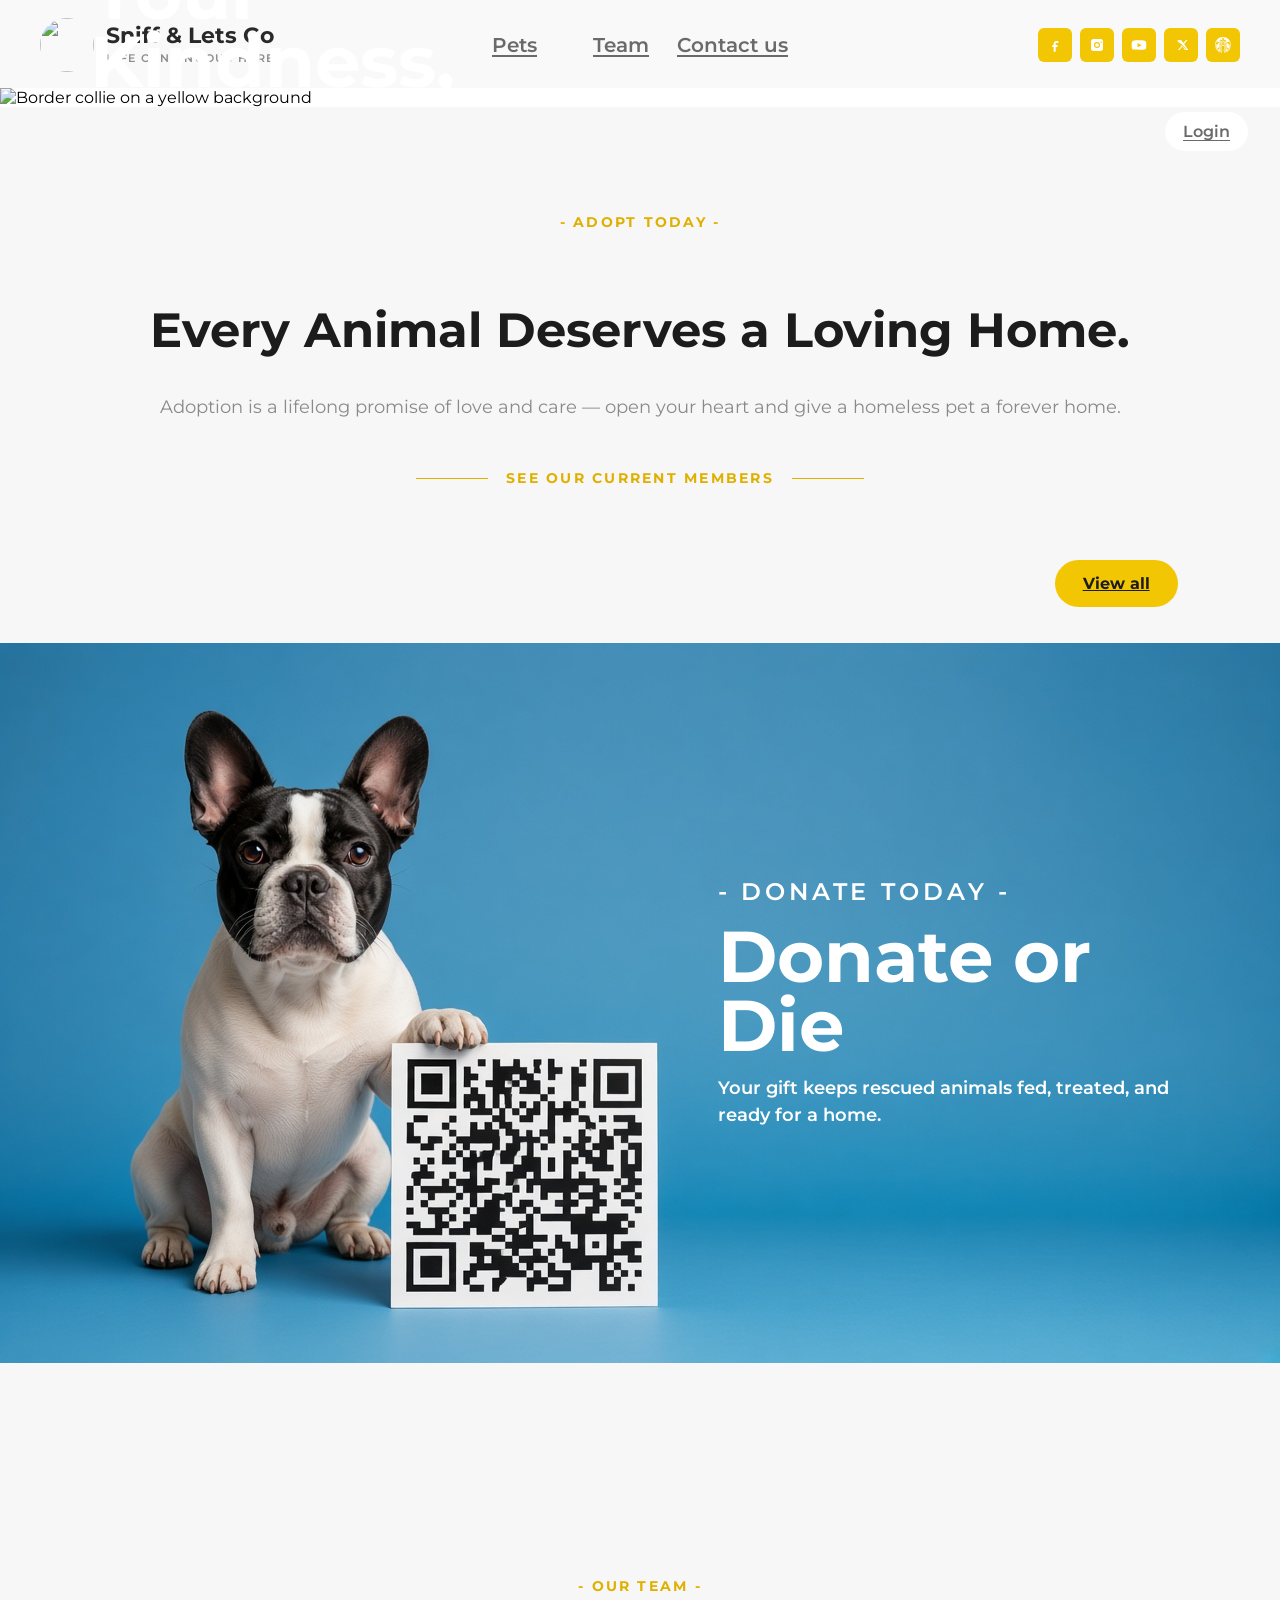
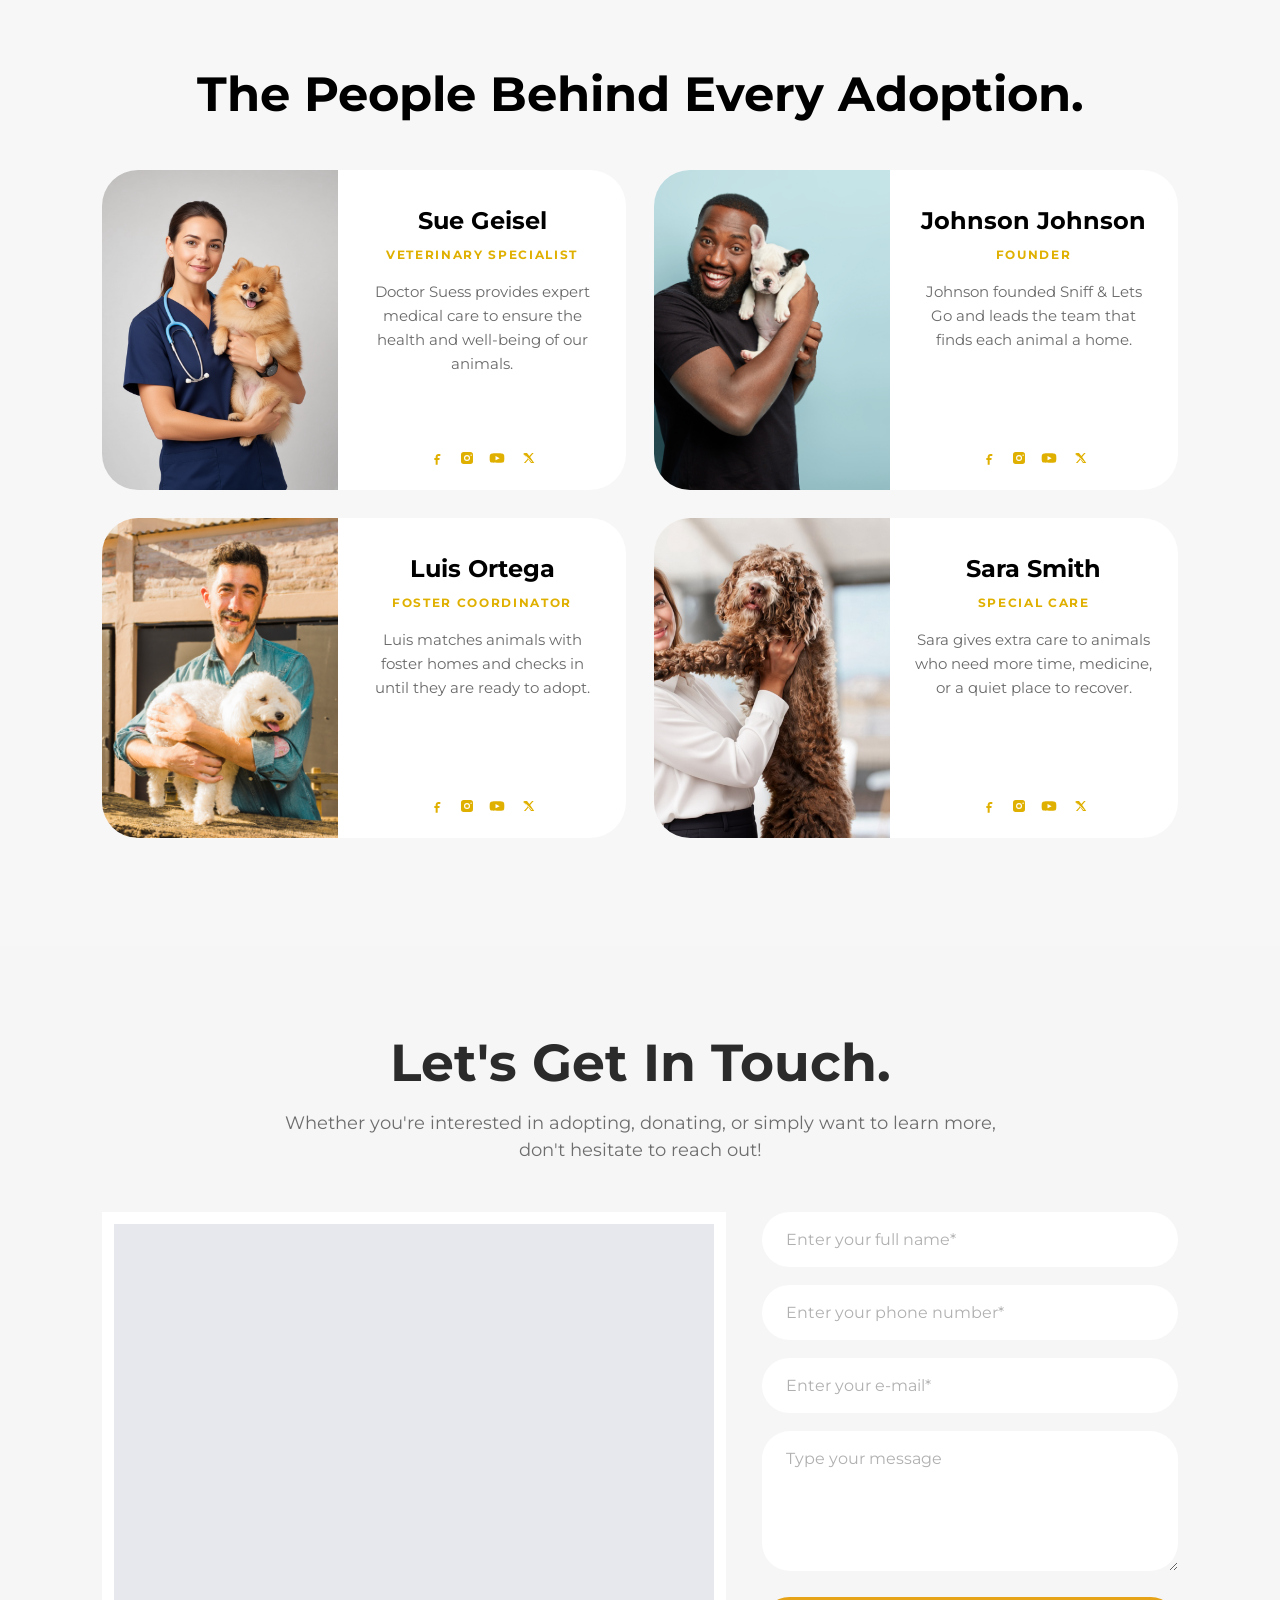
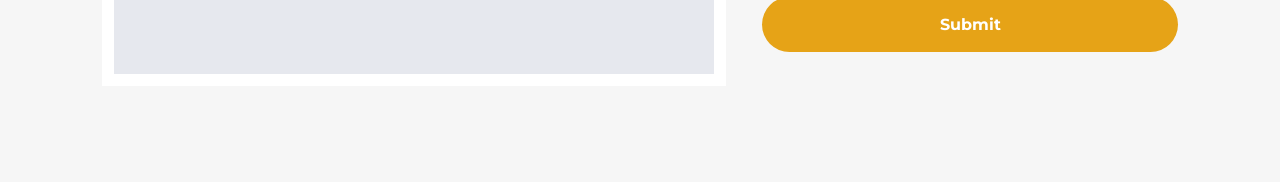
==== commit 3f8ce67f: "add filter animal searching; add donation section" ====
--- a/index.html
+++ b/index.html
@@ -25,8 +25,8 @@
       <ul>
         <li><a href="#pets">Pets</a></li>
         <!-- <li><a href="#about">About Us</a></li> -->
-        <!-- 
-        <li><a href="#stories">Testimonials</a></li> -->
+        <!-- <li><a href="#stories">Testimonials</a></li> -->
+        <li><a href="#donation"></a></li>
         <li><a href="#team">Team</a></li>
         <li><a href="#contact">Contact us</a></li>
       </ul>
@@ -87,6 +87,16 @@
     <a class="show-all" href="animals.html">View all</a>
   </section>
 
+  <section class="middle" id="donation">
+    <div class="donation-banner">
+      <img class="background-Image" src="images/frenchie-qr-blue.jpg" alt="French bulldog resting a paw on a QR code">
+      <div class="donate-intro">
+        <p class="donate-kicker">- DONATE TODAY -</p>
+        <h2>Donate or Die</h2>
+        <p class="donate-lead">Your gift keeps rescued animals fed, treated, and ready for a home.</p>
+      </div>
+    </div>
+  </section>
 
   <section class="middle" id="team">
     <div class="team-intro">
--- a/styles.css
+++ b/styles.css
@@ -187,6 +187,12 @@
   display: block;
   width: 100%;
   height: auto;
+}
+
+#donation {
+  padding-top: 0;
+  padding-left: 0;
+  padding-right: 0;
 }
 
 .intro-text {
@@ -370,12 +376,51 @@
   background: #e6a317;
 }
 
+/* -------------------------------------------- donation -------------------------------------------------- */
+.donation-banner {
+  position: relative;
+}
+
+.donate-intro {
+  position: absolute;
+  right: 8%;
+  top: 50%;
+  transform: translateY(-50%);
+  max-width: 460px;
+  color: #ffffff;
+  text-align: left;
+}
+
+.donate-kicker {
+  margin: 0;
+  color: #ffffff;
+  font-size: 24px;
+  font-weight: 600;
+  letter-spacing: 0.16em;
+}
+
+.donate-intro h2 {
+  margin: 16px 0;
+  color: #ffffff;
+  font-size: 72px;
+  font-weight: 700;
+  line-height: 0.95;
+}
+
+.donate-lead {
+  margin: 0;
+  color: #ffffff;
+  font-size: 18px;
+  font-weight: 600;
+  line-height: 1.5;
+}
+/* -------------------------------------------------------- team -----------------------------------------------------------------------  */
 .team-intro {
   margin: 0 auto 48px;
   text-align: center;
 }
 .team-intro h2 {
-  margin: 16px 0 0;
+  margin: 72px 0 0;
   font-size: 48px;
   line-height: 1.15;
 }
@@ -458,10 +503,7 @@
 }
 
 
-
-
-
-
+/* ----------------------------------------- contact ------------------------------------------------- */
 .contact {
   padding: 88px 8% 96px;
   background: #f6f6f6;
@@ -570,6 +612,22 @@
   margin-bottom: 32px;
 }
 
+.animal-filters {
+  display: grid;
+  gap: 12px;
+  /* max-width: 900px; */
+  margin: 0 0 28px;
+}
+
+.animal-filters select {
+  border: 1px solid #e4e4e4;
+  border-radius: 8px;
+  padding: 14px 16px;
+  background: #ffffff;
+  color: #1c1c1c;
+  font: inherit;
+}
+
 .animal-page h1 {
   margin: 0;
   font-size: 48px;
@@ -592,6 +650,9 @@
   background: #e0b400;
 }
 
+.add-button[hidden] {
+  display: none;
+}
 
 #animal-list {
   display: grid;
@@ -740,8 +801,7 @@
   padding: 16px 20px;
 }
 
-#animal-form input[name="description"],
-#animal-form input[name="image"] {
+#animal-form input[name="description"] {
   grid-column: 1 / -1;
 }
 
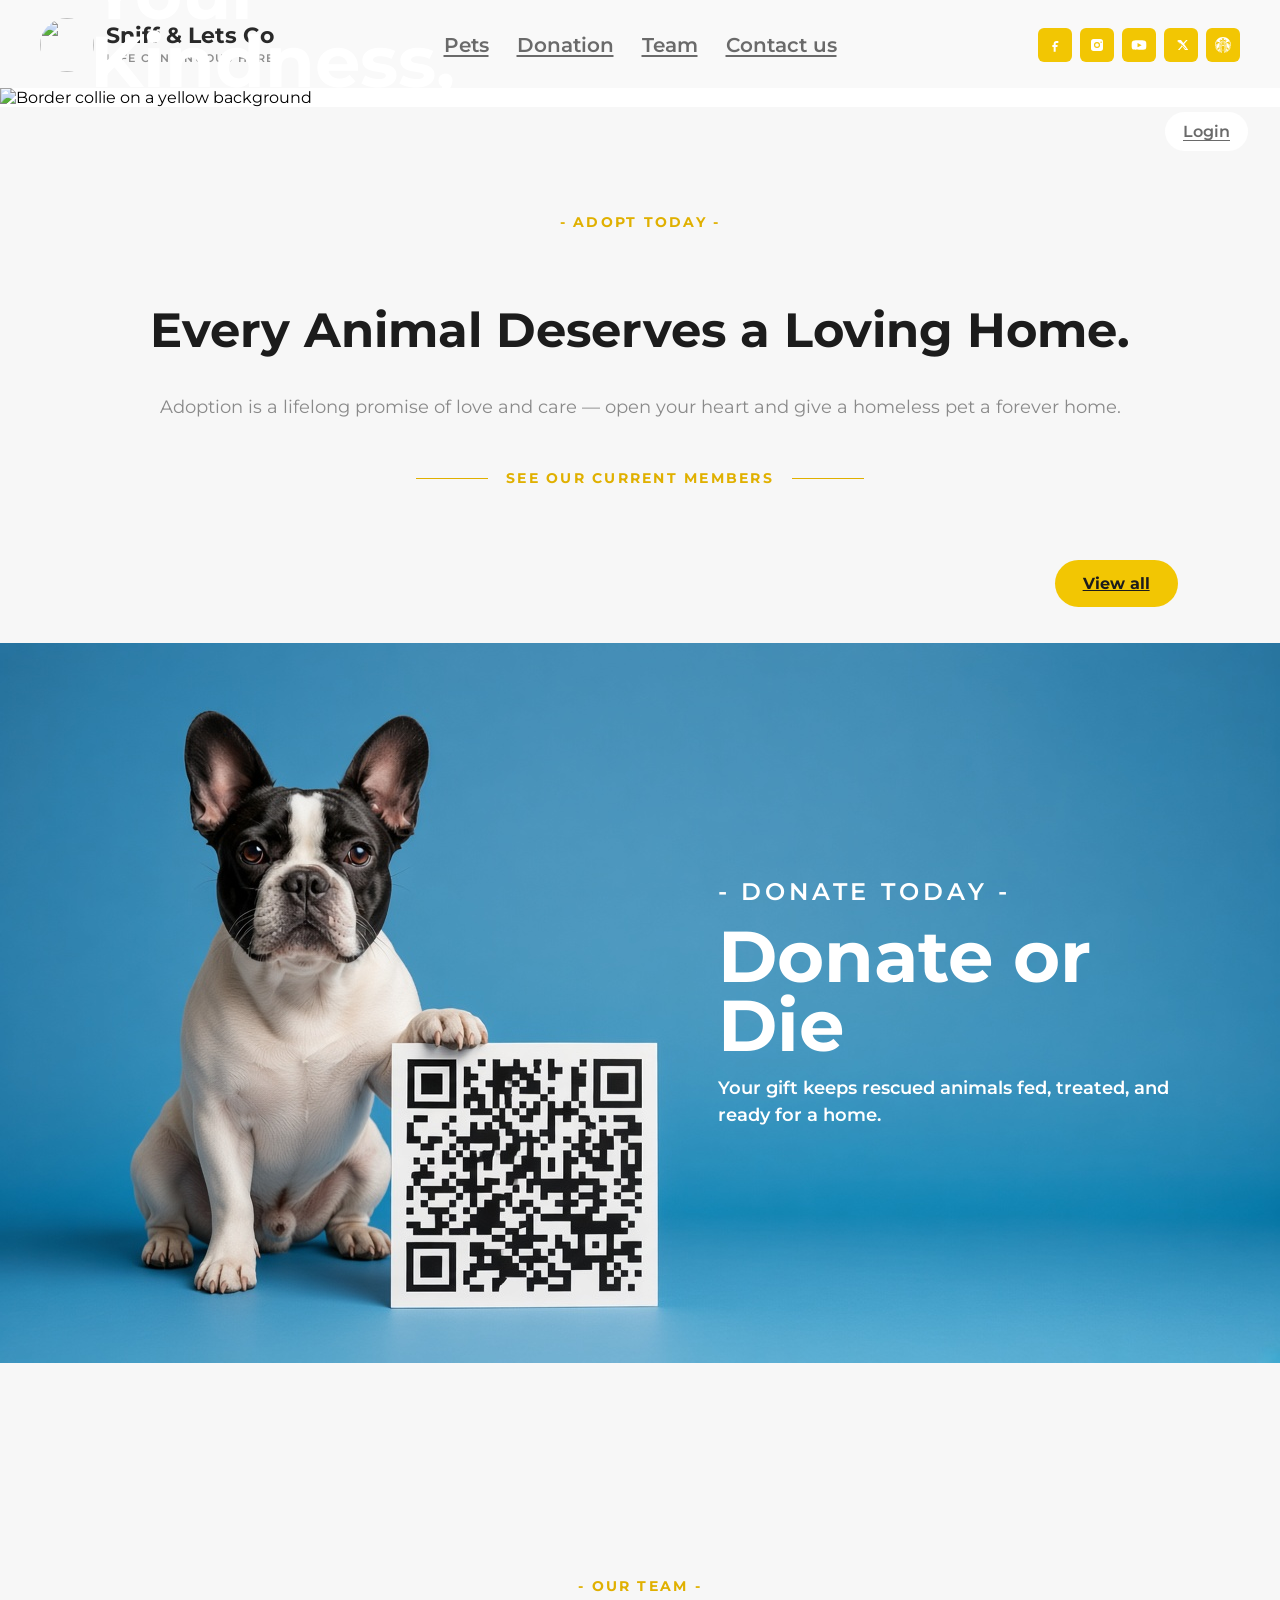
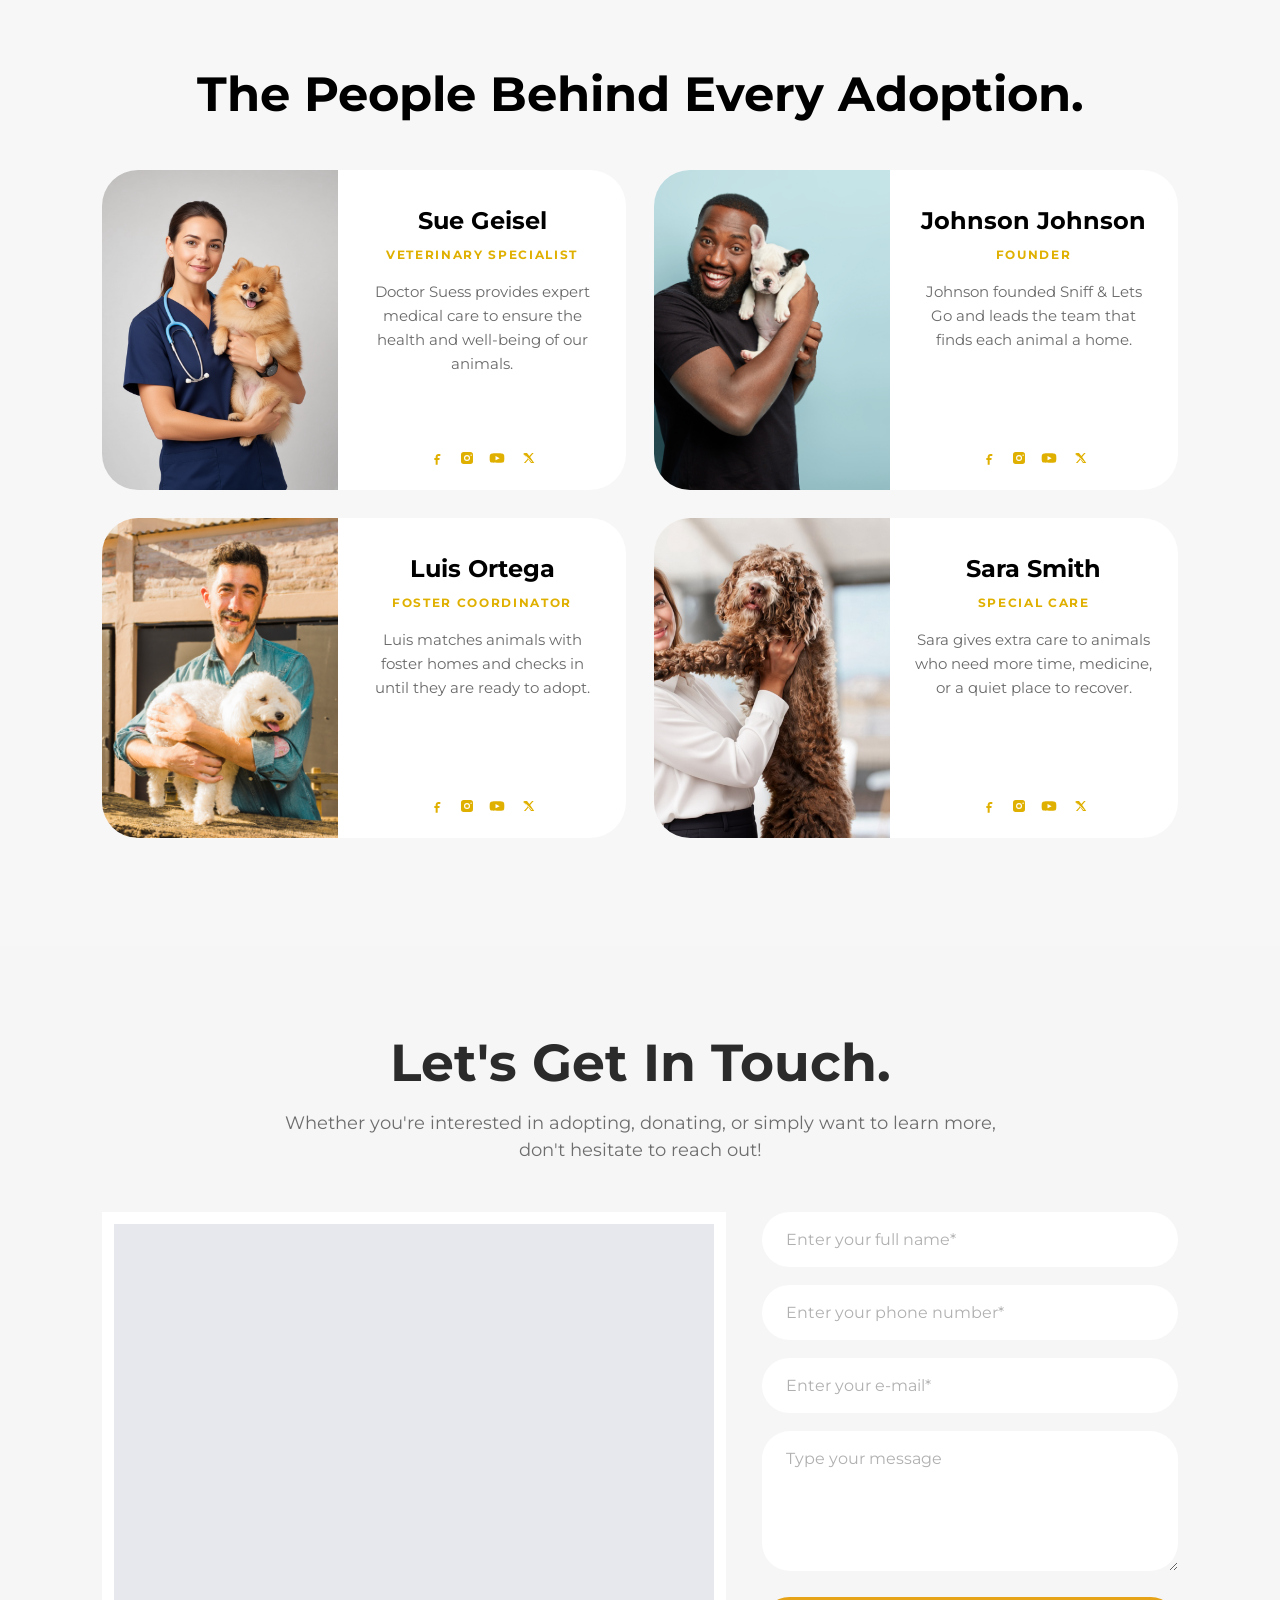
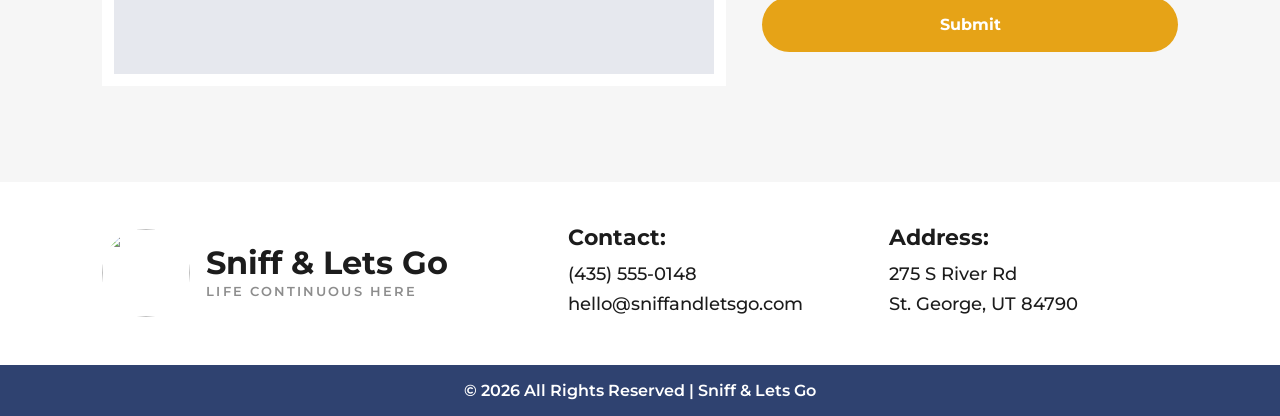
==== commit 1a8cf615: "add footer" ====
--- a/index.html
+++ b/index.html
@@ -26,7 +26,7 @@
         <li><a href="#pets">Pets</a></li>
         <!-- <li><a href="#about">About Us</a></li> -->
         <!-- <li><a href="#stories">Testimonials</a></li> -->
-        <li><a href="#donation"></a></li>
+        <li><a href="#donation">Donation</a></li>
         <li><a href="#team">Team</a></li>
         <li><a href="#contact">Contact us</a></li>
       </ul>
@@ -187,6 +187,35 @@
     </div>
   </section>
 
+  <footer class="site-footer">
+    <div class="footer-main">
+      <a class="footer-left" href="#top">
+        <span class="logo" aria-hidden="true">
+          <img src="images/adopt.png" alt="">
+        </span>
+        <span class="brand-text">
+          <span class="brand-name">Sniff &amp; Lets Go</span>
+          <span class="brand-tagline">Life continuous here</span>
+        </span>
+      </a>
+
+      <div class="footer-block">
+        <h2>Contact:</h2>
+        <p><a href="tel:+14355550148">(435) 555-0148</a></p>
+        <p><a href="mailto:hello@sniffandletsgo.com">hello@sniffandletsgo.com</a></p>
+      </div>
+
+      <div class="footer-block">
+        <h2>Address:</h2>
+        <p>275 S River Rd</p>
+        <p>St. George, UT 84790</p>
+      </div>
+    </div>
+    <div class="footer-bar">
+      <p>© 2026 All Rights Reserved | Sniff &amp; Lets Go</p>
+    </div>
+  </footer>
+
   <main id="top"></main>
   <script src="scripts.js"></script>
 </body>
--- a/styles.css
+++ b/styles.css
@@ -590,6 +590,80 @@
   background: #d09412;
 }
 
+.site-footer {
+  background: #ffffff;
+  color: #1c1c1c;
+}
+
+.footer-main {
+  display: grid;
+  grid-template-columns: 1.5fr 1fr 1fr;
+  align-items: center;
+  gap: 32px;
+  padding: 42px 8%;
+}
+
+.footer-left {
+  display: flex;
+  align-items: center;
+  gap: 16px;
+  color: #1c1c1c;
+  text-decoration: none;
+}
+
+.footer-left .logo {
+  width: 88px;
+  height: 88px;
+  flex-basis: 88px;
+}
+
+.footer-left .brand-name {
+  font-size: 32px;
+}
+
+.footer-left .brand-tagline {
+  color: #8d8d8d;
+  font-size: 13px;
+  letter-spacing: 0.16em;
+}
+
+.footer-block h2 {
+  margin: 0 0 12px;
+  font-size: 22px;
+  font-weight: 700;
+}
+
+.footer-block p {
+  margin: 0 0 8px;
+  font-size: 18px;
+  font-weight: 500;
+}
+
+.footer-block a {
+  color: inherit;
+  text-decoration: none;
+}
+
+.footer-bar {
+  background: #2f4270;
+  color: #ffffff;
+  text-align: center;
+  padding: 16px 8%;
+}
+
+.footer-bar p {
+  margin: 0;
+  font-size: 16px;
+  font-weight: 600;
+}
+
+@media (max-width: 800px) {
+  .footer-main {
+    grid-template-columns: 1fr;
+    justify-items: start;
+  }
+}
+
 .animal-page {
   padding: 48px 8% 80px;
   background: #f7f7f7;
